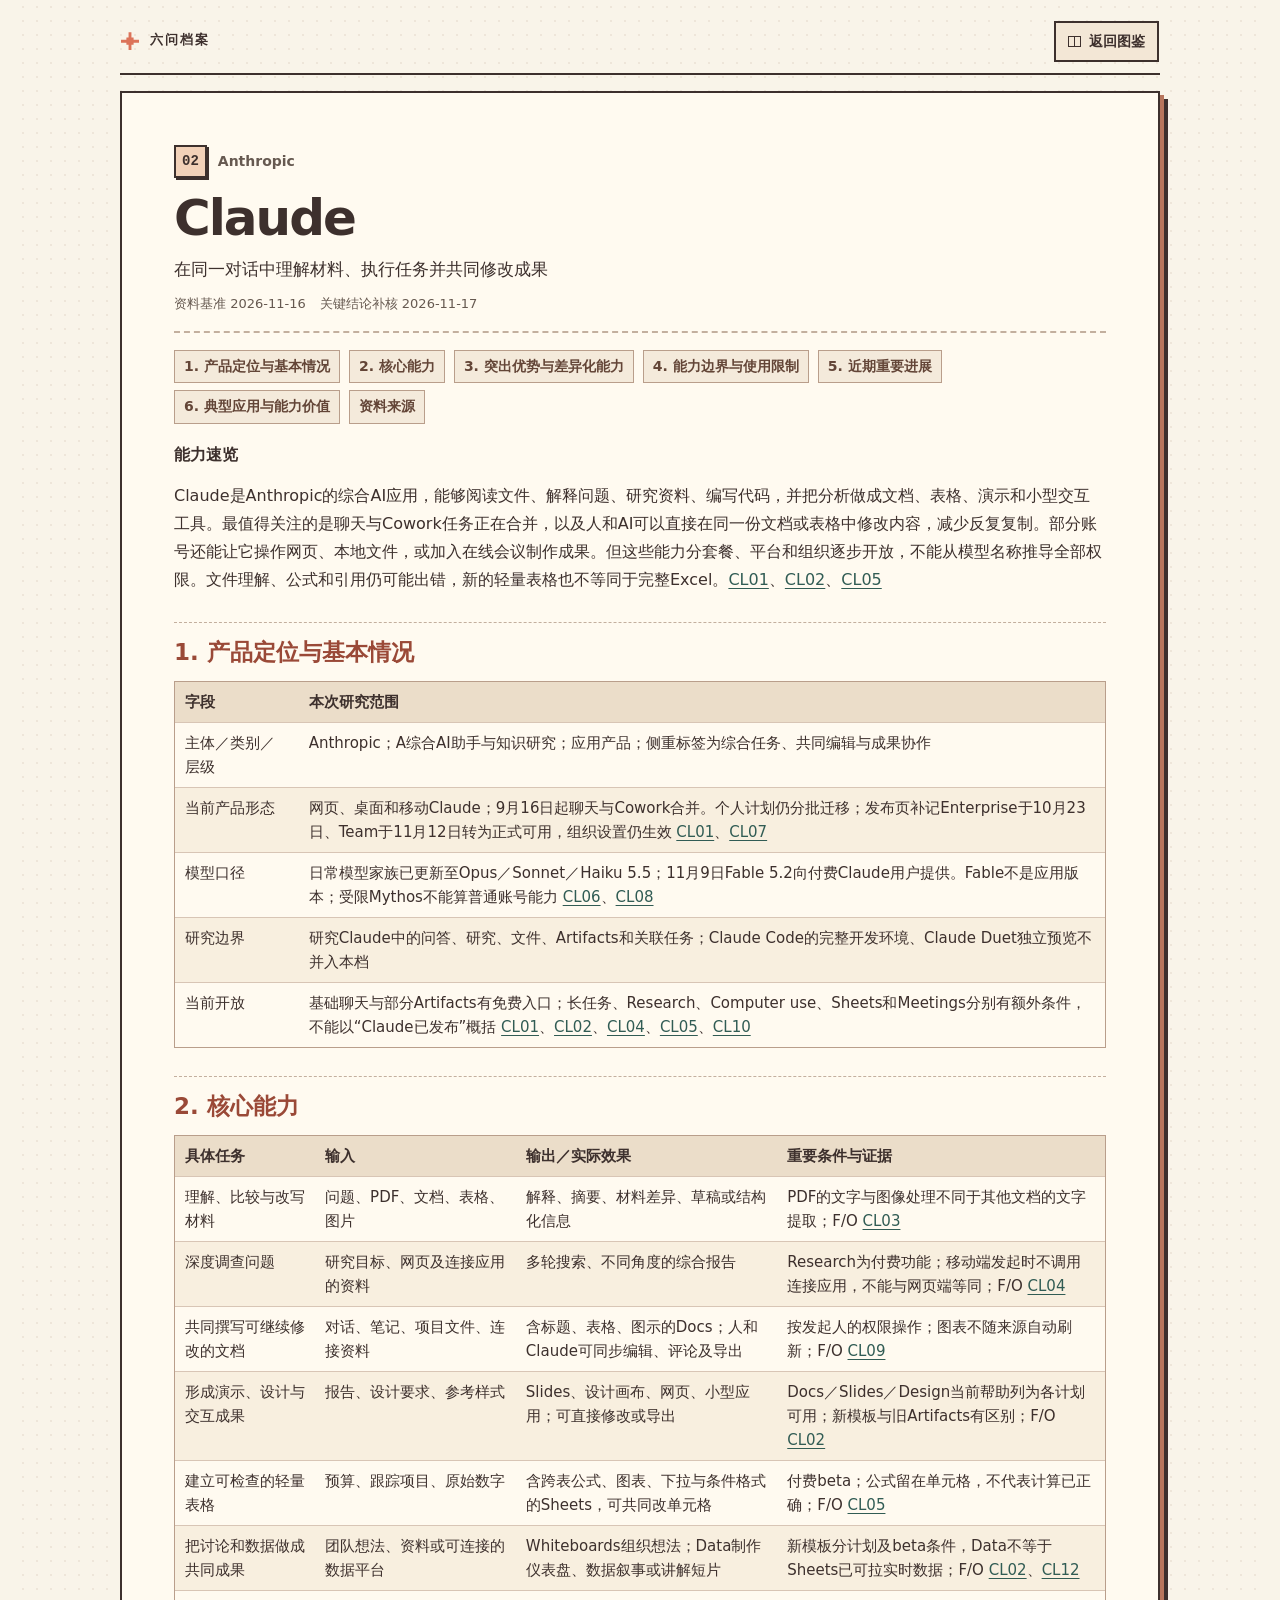
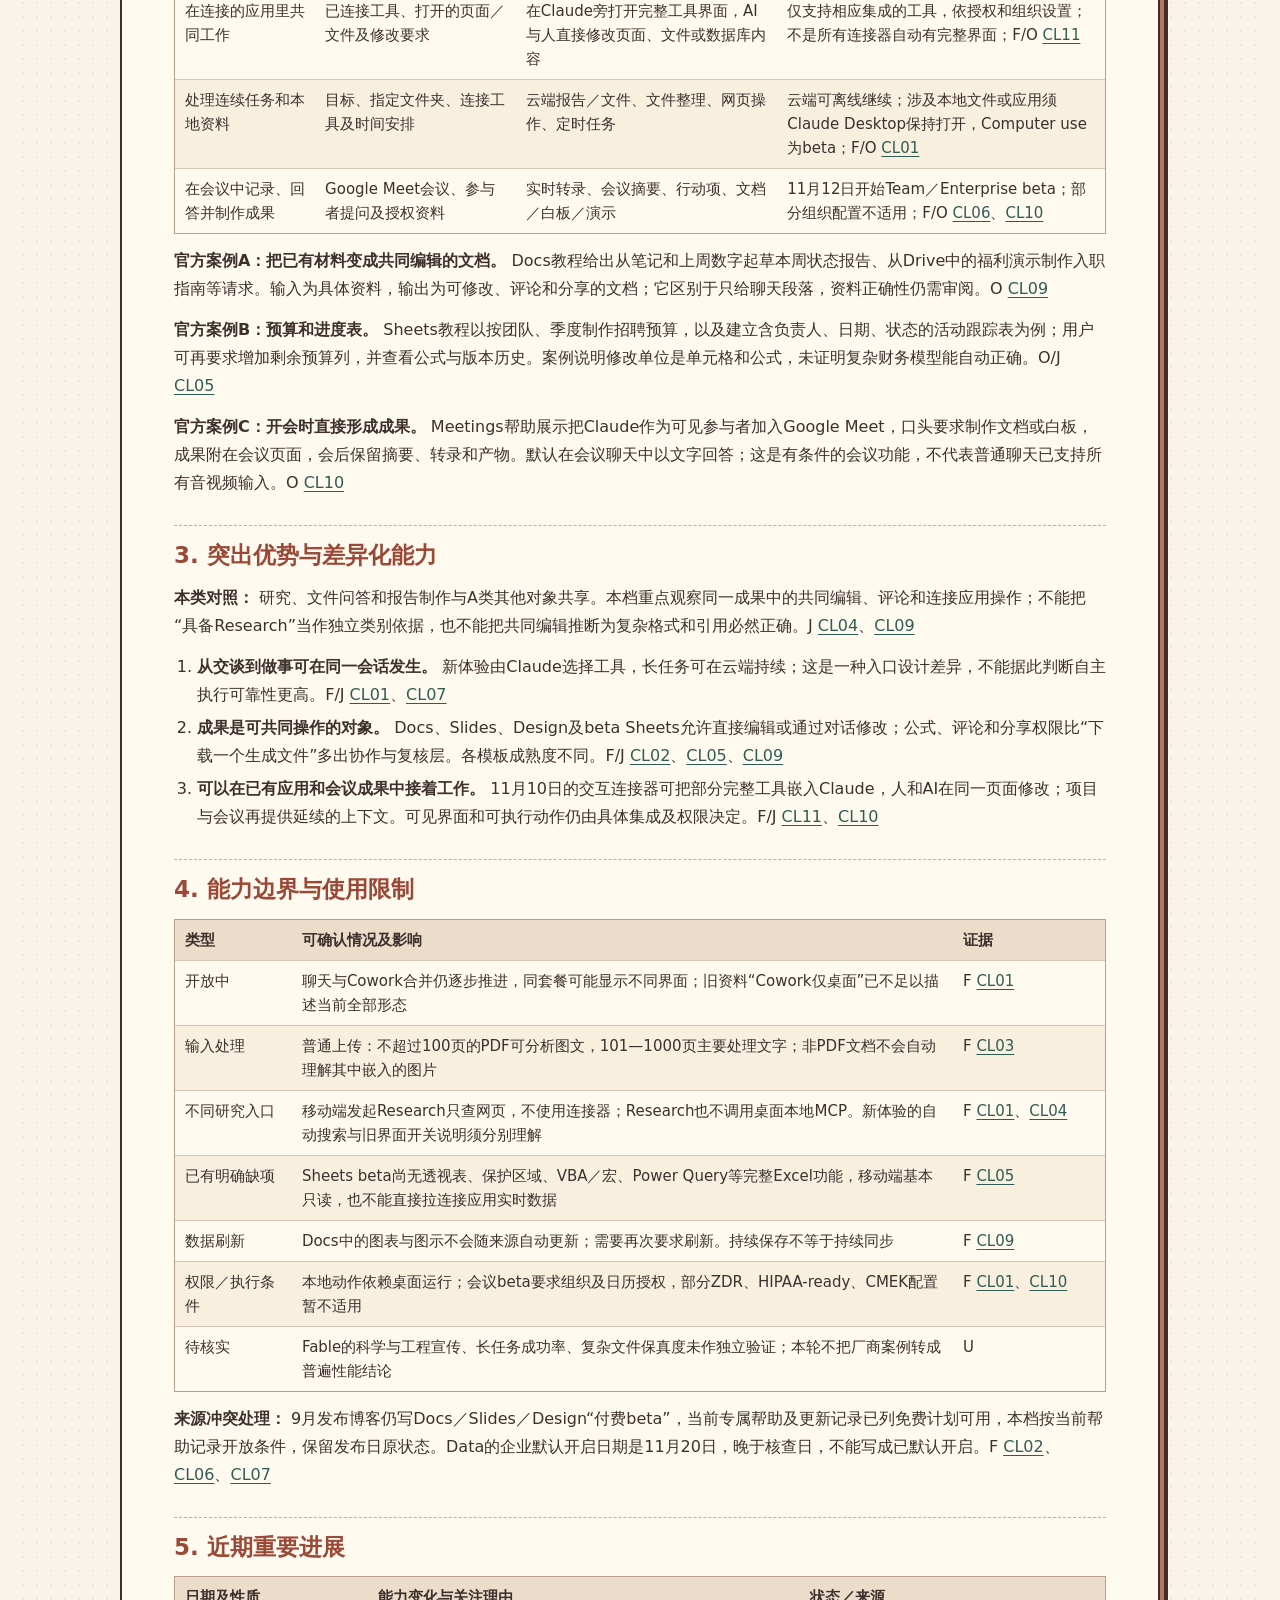
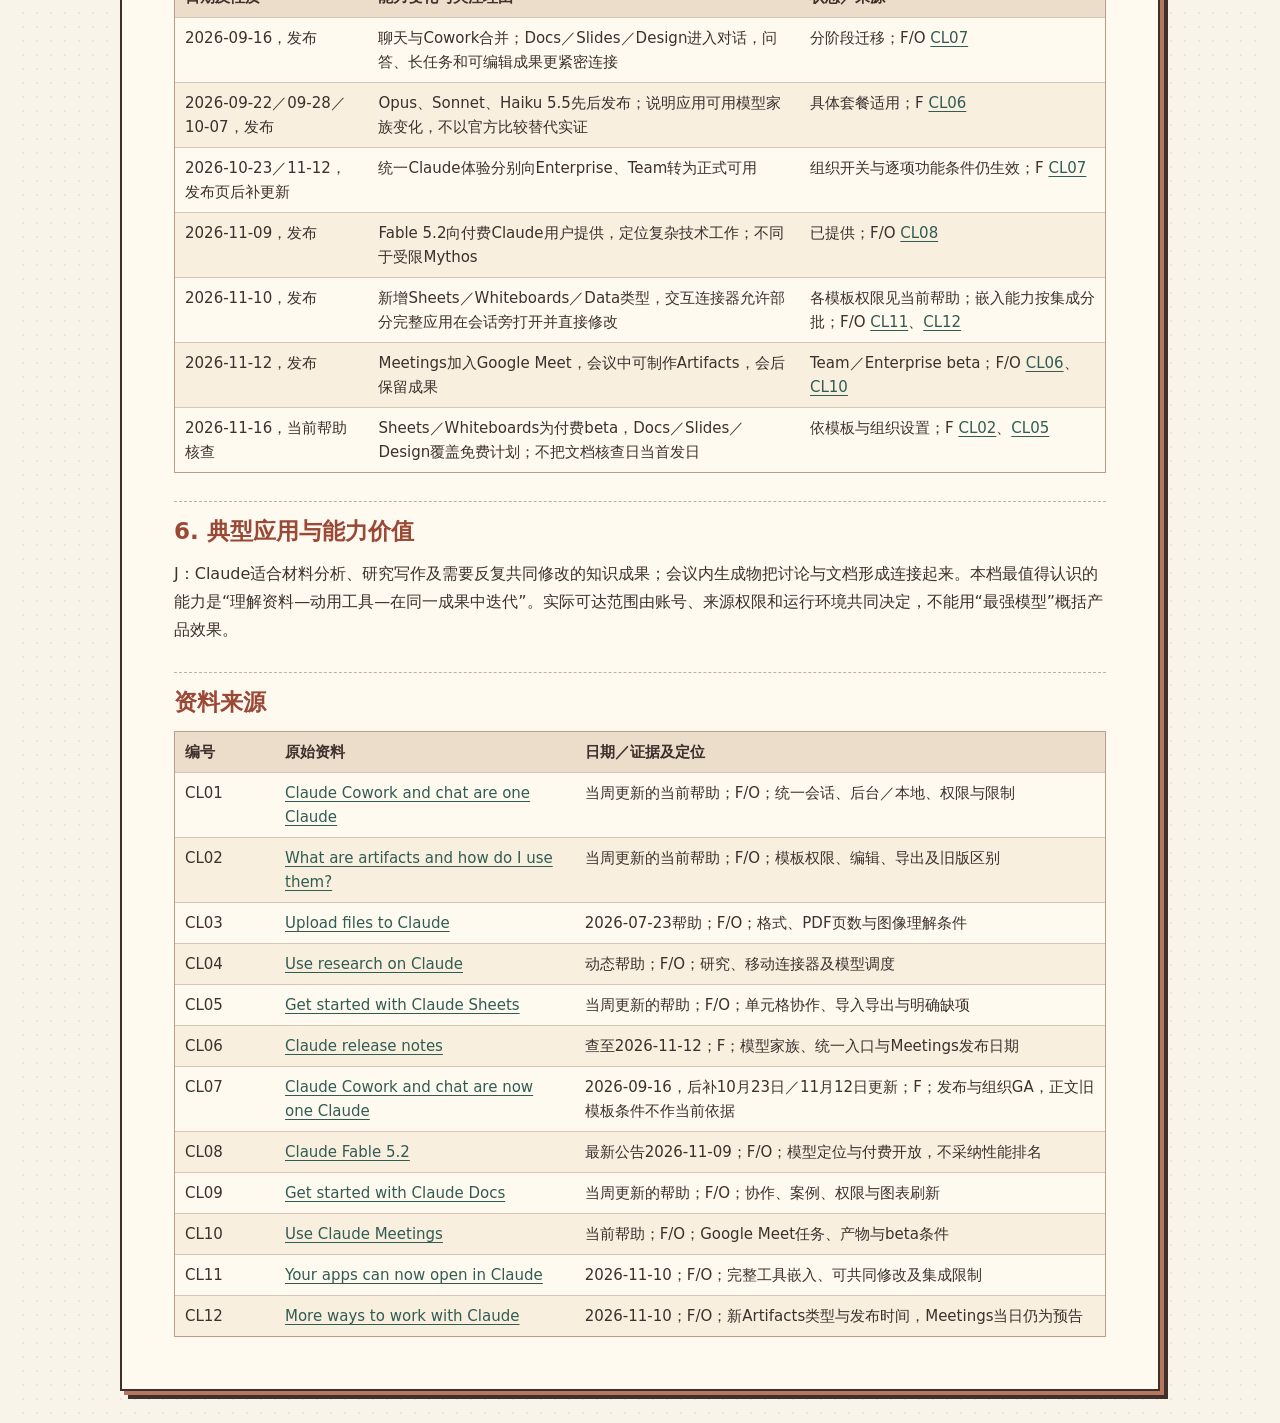
==== dossiers/obj-02.html @ 56a947e5 "Add all 14 atlas dossiers" ====
<!doctype html>
<html lang="zh-CN">
<head>
  <meta charset="utf-8">
  <meta name="viewport" content="width=device-width, initial-scale=1">
  <title>Claude｜六问档案</title>
  <link rel="stylesheet" href="../styles.css">
</head>
<body>
  <main class="dossier-stage">
    <header class="masthead">
      <span class="masthead-brand"><span class="pixel-star" aria-hidden="true"></span>六问档案</span>
      <a class="paper-button return-button" href="../index.html#A/02">返回图鉴</a>
    </header>
    <article class="dossier-sheet" id="obj-02">
      <header class="dossier-header">
        <div class="dossier-meta">
          <span class="id-stamp mono">02</span>
          <span class="company">Anthropic</span>
          
        </div>
        <h1>Claude</h1>
        <p class="dossier-topic">在同一对话中理解材料、执行任务并共同修改成果</p>
        <p class="research-dates muted">
          <span>资料基准 2026-11-16</span>
          <span>关键结论补核 2026-11-17</span>
        </p>
      </header>
      <nav class="dossier-contents" aria-label="档案目录">
        <a href="#question-1">1. 产品定位与基本情况</a>
<a href="#question-2">2. 核心能力</a>
<a href="#question-3">3. 突出优势与差异化能力</a>
<a href="#question-4">4. 能力边界与使用限制</a>
<a href="#question-5">5. 近期重要进展</a>
<a href="#question-6">6. 典型应用与能力价值</a>
        <a href="#sources">资料来源</a>
      </nav>
      <div class="dossier-prose">
        <p><strong>能力速览</strong></p>
<p>Claude是Anthropic的综合AI应用，能够阅读文件、解释问题、研究资料、编写代码，并把分析做成文档、表格、演示和小型交互工具。最值得关注的是聊天与Cowork任务正在合并，以及人和AI可以直接在同一份文档或表格中修改内容，减少反复复制。部分账号还能让它操作网页、本地文件，或加入在线会议制作成果。但这些能力分套餐、平台和组织逐步开放，不能从模型名称推导全部权限。文件理解、公式和引用仍可能出错，新的轻量表格也不等同于完整Excel。<a target="_blank" rel="noopener noreferrer" href="https://support.claude.com/en/articles/16761823-claude-cowork-and-chat-are-one-claude">CL01</a>、<a target="_blank" rel="noopener noreferrer" href="https://support.claude.com/en/articles/17153992-what-are-artifacts-and-how-do-i-use-them">CL02</a>、<a target="_blank" rel="noopener noreferrer" href="https://support.claude.com/en/articles/18324300-get-started-with-claude-sheets">CL05</a></p>
<h2 id="question-1">1. 产品定位与基本情况</h2>
<div class="dossier-table" role="region" aria-label="资料表" tabindex="0"><table>
<thead>
<tr>
<th>字段</th>
<th>本次研究范围</th>
</tr>
</thead>
<tbody>
<tr>
<td>主体／类别／层级</td>
<td>Anthropic；A综合AI助手与知识研究；应用产品；侧重标签为综合任务、共同编辑与成果协作</td>
</tr>
<tr>
<td>当前产品形态</td>
<td>网页、桌面和移动Claude；9月16日起聊天与Cowork合并。个人计划仍分批迁移；发布页补记Enterprise于10月23日、Team于11月12日转为正式可用，组织设置仍生效 <a target="_blank" rel="noopener noreferrer" href="https://support.claude.com/en/articles/16761823-claude-cowork-and-chat-are-one-claude">CL01</a>、<a target="_blank" rel="noopener noreferrer" href="https://claude.com/resources/articles/cowork-is-now-claude">CL07</a></td>
</tr>
<tr>
<td>模型口径</td>
<td>日常模型家族已更新至Opus／Sonnet／Haiku 5.5；11月9日Fable 5.2向付费Claude用户提供。Fable不是应用版本；受限Mythos不能算普通账号能力 <a target="_blank" rel="noopener noreferrer" href="https://support.claude.com/en/articles/12138966-release-notes">CL06</a>、<a target="_blank" rel="noopener noreferrer" href="https://www.anthropic.com/claude/fable">CL08</a></td>
</tr>
<tr>
<td>研究边界</td>
<td>研究Claude中的问答、研究、文件、Artifacts和关联任务；Claude Code的完整开发环境、Claude Duet独立预览不并入本档</td>
</tr>
<tr>
<td>当前开放</td>
<td>基础聊天与部分Artifacts有免费入口；长任务、Research、Computer use、Sheets和Meetings分别有额外条件，不能以“Claude已发布”概括 <a target="_blank" rel="noopener noreferrer" href="https://support.claude.com/en/articles/16761823-claude-cowork-and-chat-are-one-claude">CL01</a>、<a target="_blank" rel="noopener noreferrer" href="https://support.claude.com/en/articles/17153992-what-are-artifacts-and-how-do-i-use-them">CL02</a>、<a target="_blank" rel="noopener noreferrer" href="https://support.claude.com/en/articles/11088861-use-research-on-claude">CL04</a>、<a target="_blank" rel="noopener noreferrer" href="https://support.claude.com/en/articles/18324300-get-started-with-claude-sheets">CL05</a>、<a target="_blank" rel="noopener noreferrer" href="https://support.claude.com/en/articles/18325154-use-claude-meetings">CL10</a></td>
</tr>
</tbody>
</table></div>
<h2 id="question-2">2. 核心能力</h2>
<div class="dossier-table" role="region" aria-label="资料表" tabindex="0"><table>
<thead>
<tr>
<th>具体任务</th>
<th>输入</th>
<th>输出／实际效果</th>
<th>重要条件与证据</th>
</tr>
</thead>
<tbody>
<tr>
<td>理解、比较与改写材料</td>
<td>问题、PDF、文档、表格、图片</td>
<td>解释、摘要、材料差异、草稿或结构化信息</td>
<td>PDF的文字与图像处理不同于其他文档的文字提取；F/O <a target="_blank" rel="noopener noreferrer" href="https://support.claude.com/en/articles/8241126-upload-files-to-claude">CL03</a></td>
</tr>
<tr>
<td>深度调查问题</td>
<td>研究目标、网页及连接应用的资料</td>
<td>多轮搜索、不同角度的综合报告</td>
<td>Research为付费功能；移动端发起时不调用连接应用，不能与网页端等同；F/O <a target="_blank" rel="noopener noreferrer" href="https://support.claude.com/en/articles/11088861-use-research-on-claude">CL04</a></td>
</tr>
<tr>
<td>共同撰写可继续修改的文档</td>
<td>对话、笔记、项目文件、连接资料</td>
<td>含标题、表格、图示的Docs；人和Claude可同步编辑、评论及导出</td>
<td>按发起人的权限操作；图表不随来源自动刷新；F/O <a target="_blank" rel="noopener noreferrer" href="https://support.claude.com/en/articles/16923645-get-started-with-claude-docs">CL09</a></td>
</tr>
<tr>
<td>形成演示、设计与交互成果</td>
<td>报告、设计要求、参考样式</td>
<td>Slides、设计画布、网页、小型应用；可直接修改或导出</td>
<td>Docs／Slides／Design当前帮助列为各计划可用；新模板与旧Artifacts有区别；F/O <a target="_blank" rel="noopener noreferrer" href="https://support.claude.com/en/articles/17153992-what-are-artifacts-and-how-do-i-use-them">CL02</a></td>
</tr>
<tr>
<td>建立可检查的轻量表格</td>
<td>预算、跟踪项目、原始数字</td>
<td>含跨表公式、图表、下拉与条件格式的Sheets，可共同改单元格</td>
<td>付费beta；公式留在单元格，不代表计算已正确；F/O <a target="_blank" rel="noopener noreferrer" href="https://support.claude.com/en/articles/18324300-get-started-with-claude-sheets">CL05</a></td>
</tr>
<tr>
<td>把讨论和数据做成共同成果</td>
<td>团队想法、资料或可连接的数据平台</td>
<td>Whiteboards组织想法；Data制作仪表盘、数据叙事或讲解短片</td>
<td>新模板分计划及beta条件，Data不等于Sheets已可拉实时数据；F/O <a target="_blank" rel="noopener noreferrer" href="https://support.claude.com/en/articles/17153992-what-are-artifacts-and-how-do-i-use-them">CL02</a>、<a target="_blank" rel="noopener noreferrer" href="https://claude.com/resources/articles/more-ways-to-work-with-claude-sheets-whiteboards-and-interactive-connectors">CL12</a></td>
</tr>
<tr>
<td>在连接的应用里共同工作</td>
<td>已连接工具、打开的页面／文件及修改要求</td>
<td>在Claude旁打开完整工具界面，AI与人直接修改页面、文件或数据库内容</td>
<td>仅支持相应集成的工具，依授权和组织设置；不是所有连接器自动有完整界面；F/O <a target="_blank" rel="noopener noreferrer" href="https://claude.com/resources/articles/interactive-connectors-full-tool">CL11</a></td>
</tr>
<tr>
<td>处理连续任务和本地资料</td>
<td>目标、指定文件夹、连接工具及时间安排</td>
<td>云端报告／文件、文件整理、网页操作、定时任务</td>
<td>云端可离线继续；涉及本地文件或应用须Claude Desktop保持打开，Computer use为beta；F/O <a target="_blank" rel="noopener noreferrer" href="https://support.claude.com/en/articles/16761823-claude-cowork-and-chat-are-one-claude">CL01</a></td>
</tr>
<tr>
<td>在会议中记录、回答并制作成果</td>
<td>Google Meet会议、参与者提问及授权资料</td>
<td>实时转录、会议摘要、行动项、文档／白板／演示</td>
<td>11月12日开始Team／Enterprise beta；部分组织配置不适用；F/O <a target="_blank" rel="noopener noreferrer" href="https://support.claude.com/en/articles/12138966-release-notes">CL06</a>、<a target="_blank" rel="noopener noreferrer" href="https://support.claude.com/en/articles/18325154-use-claude-meetings">CL10</a></td>
</tr>
</tbody>
</table></div>
<p><strong>官方案例A：把已有材料变成共同编辑的文档。</strong> Docs教程给出从笔记和上周数字起草本周状态报告、从Drive中的福利演示制作入职指南等请求。输入为具体资料，输出为可修改、评论和分享的文档；它区别于只给聊天段落，资料正确性仍需审阅。O <a target="_blank" rel="noopener noreferrer" href="https://support.claude.com/en/articles/16923645-get-started-with-claude-docs">CL09</a></p>
<p><strong>官方案例B：预算和进度表。</strong> Sheets教程以按团队、季度制作招聘预算，以及建立含负责人、日期、状态的活动跟踪表为例；用户可再要求增加剩余预算列，并查看公式与版本历史。案例说明修改单位是单元格和公式，未证明复杂财务模型能自动正确。O/J <a target="_blank" rel="noopener noreferrer" href="https://support.claude.com/en/articles/18324300-get-started-with-claude-sheets">CL05</a></p>
<p><strong>官方案例C：开会时直接形成成果。</strong> Meetings帮助展示把Claude作为可见参与者加入Google Meet，口头要求制作文档或白板，成果附在会议页面，会后保留摘要、转录和产物。默认在会议聊天中以文字回答；这是有条件的会议功能，不代表普通聊天已支持所有音视频输入。O <a target="_blank" rel="noopener noreferrer" href="https://support.claude.com/en/articles/18325154-use-claude-meetings">CL10</a></p>
<h2 id="question-3">3. 突出优势与差异化能力</h2>
<p><strong>本类对照：</strong> 研究、文件问答和报告制作与A类其他对象共享。本档重点观察同一成果中的共同编辑、评论和连接应用操作；不能把“具备Research”当作独立类别依据，也不能把共同编辑推断为复杂格式和引用必然正确。J <a target="_blank" rel="noopener noreferrer" href="https://support.claude.com/en/articles/11088861-use-research-on-claude">CL04</a>、<a target="_blank" rel="noopener noreferrer" href="https://support.claude.com/en/articles/16923645-get-started-with-claude-docs">CL09</a></p>
<ol>
<li><strong>从交谈到做事可在同一会话发生。</strong> 新体验由Claude选择工具，长任务可在云端持续；这是一种入口设计差异，不能据此判断自主执行可靠性更高。F/J <a target="_blank" rel="noopener noreferrer" href="https://support.claude.com/en/articles/16761823-claude-cowork-and-chat-are-one-claude">CL01</a>、<a target="_blank" rel="noopener noreferrer" href="https://claude.com/resources/articles/cowork-is-now-claude">CL07</a></li>
<li><strong>成果是可共同操作的对象。</strong> Docs、Slides、Design及beta Sheets允许直接编辑或通过对话修改；公式、评论和分享权限比“下载一个生成文件”多出协作与复核层。各模板成熟度不同。F/J <a target="_blank" rel="noopener noreferrer" href="https://support.claude.com/en/articles/17153992-what-are-artifacts-and-how-do-i-use-them">CL02</a>、<a target="_blank" rel="noopener noreferrer" href="https://support.claude.com/en/articles/18324300-get-started-with-claude-sheets">CL05</a>、<a target="_blank" rel="noopener noreferrer" href="https://support.claude.com/en/articles/16923645-get-started-with-claude-docs">CL09</a></li>
<li><strong>可以在已有应用和会议成果中接着工作。</strong> 11月10日的交互连接器可把部分完整工具嵌入Claude，人和AI在同一页面修改；项目与会议再提供延续的上下文。可见界面和可执行动作仍由具体集成及权限决定。F/J <a target="_blank" rel="noopener noreferrer" href="https://claude.com/resources/articles/interactive-connectors-full-tool">CL11</a>、<a target="_blank" rel="noopener noreferrer" href="https://support.claude.com/en/articles/18325154-use-claude-meetings">CL10</a></li>
</ol>
<h2 id="question-4">4. 能力边界与使用限制</h2>
<div class="dossier-table" role="region" aria-label="资料表" tabindex="0"><table>
<thead>
<tr>
<th>类型</th>
<th>可确认情况及影响</th>
<th>证据</th>
</tr>
</thead>
<tbody>
<tr>
<td>开放中</td>
<td>聊天与Cowork合并仍逐步推进，同套餐可能显示不同界面；旧资料“Cowork仅桌面”已不足以描述当前全部形态</td>
<td>F <a target="_blank" rel="noopener noreferrer" href="https://support.claude.com/en/articles/16761823-claude-cowork-and-chat-are-one-claude">CL01</a></td>
</tr>
<tr>
<td>输入处理</td>
<td>普通上传：不超过100页的PDF可分析图文，101—1000页主要处理文字；非PDF文档不会自动理解其中嵌入的图片</td>
<td>F <a target="_blank" rel="noopener noreferrer" href="https://support.claude.com/en/articles/8241126-upload-files-to-claude">CL03</a></td>
</tr>
<tr>
<td>不同研究入口</td>
<td>移动端发起Research只查网页，不使用连接器；Research也不调用桌面本地MCP。新体验的自动搜索与旧界面开关说明须分别理解</td>
<td>F <a target="_blank" rel="noopener noreferrer" href="https://support.claude.com/en/articles/16761823-claude-cowork-and-chat-are-one-claude">CL01</a>、<a target="_blank" rel="noopener noreferrer" href="https://support.claude.com/en/articles/11088861-use-research-on-claude">CL04</a></td>
</tr>
<tr>
<td>已有明确缺项</td>
<td>Sheets beta尚无透视表、保护区域、VBA／宏、Power Query等完整Excel功能，移动端基本只读，也不能直接拉连接应用实时数据</td>
<td>F <a target="_blank" rel="noopener noreferrer" href="https://support.claude.com/en/articles/18324300-get-started-with-claude-sheets">CL05</a></td>
</tr>
<tr>
<td>数据刷新</td>
<td>Docs中的图表与图示不会随来源自动更新；需要再次要求刷新。持续保存不等于持续同步</td>
<td>F <a target="_blank" rel="noopener noreferrer" href="https://support.claude.com/en/articles/16923645-get-started-with-claude-docs">CL09</a></td>
</tr>
<tr>
<td>权限／执行条件</td>
<td>本地动作依赖桌面运行；会议beta要求组织及日历授权，部分ZDR、HIPAA-ready、CMEK配置暂不适用</td>
<td>F <a target="_blank" rel="noopener noreferrer" href="https://support.claude.com/en/articles/16761823-claude-cowork-and-chat-are-one-claude">CL01</a>、<a target="_blank" rel="noopener noreferrer" href="https://support.claude.com/en/articles/18325154-use-claude-meetings">CL10</a></td>
</tr>
<tr>
<td>待核实</td>
<td>Fable的科学与工程宣传、长任务成功率、复杂文件保真度未作独立验证；本轮不把厂商案例转成普遍性能结论</td>
<td>U</td>
</tr>
</tbody>
</table></div>
<p><strong>来源冲突处理：</strong> 9月发布博客仍写Docs／Slides／Design“付费beta”，当前专属帮助及更新记录已列免费计划可用，本档按当前帮助记录开放条件，保留发布日原状态。Data的企业默认开启日期是11月20日，晚于核查日，不能写成已默认开启。F <a target="_blank" rel="noopener noreferrer" href="https://support.claude.com/en/articles/17153992-what-are-artifacts-and-how-do-i-use-them">CL02</a>、<a target="_blank" rel="noopener noreferrer" href="https://support.claude.com/en/articles/12138966-release-notes">CL06</a>、<a target="_blank" rel="noopener noreferrer" href="https://claude.com/resources/articles/cowork-is-now-claude">CL07</a></p>
<h2 id="question-5">5. 近期重要进展</h2>
<div class="dossier-table" role="region" aria-label="资料表" tabindex="0"><table>
<thead>
<tr>
<th>日期及性质</th>
<th>能力变化与关注理由</th>
<th>状态／来源</th>
</tr>
</thead>
<tbody>
<tr>
<td>2026-09-16，发布</td>
<td>聊天与Cowork合并；Docs／Slides／Design进入对话，问答、长任务和可编辑成果更紧密连接</td>
<td>分阶段迁移；F/O <a target="_blank" rel="noopener noreferrer" href="https://claude.com/resources/articles/cowork-is-now-claude">CL07</a></td>
</tr>
<tr>
<td>2026-09-22／09-28／10-07，发布</td>
<td>Opus、Sonnet、Haiku 5.5先后发布；说明应用可用模型家族变化，不以官方比较替代实证</td>
<td>具体套餐适用；F <a target="_blank" rel="noopener noreferrer" href="https://support.claude.com/en/articles/12138966-release-notes">CL06</a></td>
</tr>
<tr>
<td>2026-10-23／11-12，发布页后补更新</td>
<td>统一Claude体验分别向Enterprise、Team转为正式可用</td>
<td>组织开关与逐项功能条件仍生效；F <a target="_blank" rel="noopener noreferrer" href="https://claude.com/resources/articles/cowork-is-now-claude">CL07</a></td>
</tr>
<tr>
<td>2026-11-09，发布</td>
<td>Fable 5.2向付费Claude用户提供，定位复杂技术工作；不同于受限Mythos</td>
<td>已提供；F/O <a target="_blank" rel="noopener noreferrer" href="https://www.anthropic.com/claude/fable">CL08</a></td>
</tr>
<tr>
<td>2026-11-10，发布</td>
<td>新增Sheets／Whiteboards／Data类型，交互连接器允许部分完整应用在会话旁打开并直接修改</td>
<td>各模板权限见当前帮助；嵌入能力按集成分批；F/O <a target="_blank" rel="noopener noreferrer" href="https://claude.com/resources/articles/interactive-connectors-full-tool">CL11</a>、<a target="_blank" rel="noopener noreferrer" href="https://claude.com/resources/articles/more-ways-to-work-with-claude-sheets-whiteboards-and-interactive-connectors">CL12</a></td>
</tr>
<tr>
<td>2026-11-12，发布</td>
<td>Meetings加入Google Meet，会议中可制作Artifacts，会后保留成果</td>
<td>Team／Enterprise beta；F/O <a target="_blank" rel="noopener noreferrer" href="https://support.claude.com/en/articles/12138966-release-notes">CL06</a>、<a target="_blank" rel="noopener noreferrer" href="https://support.claude.com/en/articles/18325154-use-claude-meetings">CL10</a></td>
</tr>
<tr>
<td>2026-11-16，当前帮助核查</td>
<td>Sheets／Whiteboards为付费beta，Docs／Slides／Design覆盖免费计划；不把文档核查日当首发日</td>
<td>依模板与组织设置；F <a target="_blank" rel="noopener noreferrer" href="https://support.claude.com/en/articles/17153992-what-are-artifacts-and-how-do-i-use-them">CL02</a>、<a target="_blank" rel="noopener noreferrer" href="https://support.claude.com/en/articles/18324300-get-started-with-claude-sheets">CL05</a></td>
</tr>
</tbody>
</table></div>
<h2 id="question-6">6. 典型应用与能力价值</h2>
<p>J：Claude适合材料分析、研究写作及需要反复共同修改的知识成果；会议内生成物把讨论与文档形成连接起来。本档最值得认识的能力是“理解资料—动用工具—在同一成果中迭代”。实际可达范围由账号、来源权限和运行环境共同决定，不能用“最强模型”概括产品效果。</p>
<h2 id="sources">资料来源</h2>
<div class="dossier-table" role="region" aria-label="资料表" tabindex="0"><table>
<thead>
<tr>
<th>编号</th>
<th>原始资料</th>
<th>日期／证据及定位</th>
</tr>
</thead>
<tbody>
<tr>
<td>CL01</td>
<td><a target="_blank" rel="noopener noreferrer" href="https://support.claude.com/en/articles/16761823-claude-cowork-and-chat-are-one-claude">Claude Cowork and chat are one Claude</a></td>
<td>当周更新的当前帮助；F/O；统一会话、后台／本地、权限与限制</td>
</tr>
<tr>
<td>CL02</td>
<td><a target="_blank" rel="noopener noreferrer" href="https://support.claude.com/en/articles/17153992-what-are-artifacts-and-how-do-i-use-them">What are artifacts and how do I use them?</a></td>
<td>当周更新的当前帮助；F/O；模板权限、编辑、导出及旧版区别</td>
</tr>
<tr>
<td>CL03</td>
<td><a target="_blank" rel="noopener noreferrer" href="https://support.claude.com/en/articles/8241126-upload-files-to-claude">Upload files to Claude</a></td>
<td>2026-07-23帮助；F/O；格式、PDF页数与图像理解条件</td>
</tr>
<tr>
<td>CL04</td>
<td><a target="_blank" rel="noopener noreferrer" href="https://support.claude.com/en/articles/11088861-use-research-on-claude">Use research on Claude</a></td>
<td>动态帮助；F/O；研究、移动连接器及模型调度</td>
</tr>
<tr>
<td>CL05</td>
<td><a target="_blank" rel="noopener noreferrer" href="https://support.claude.com/en/articles/18324300-get-started-with-claude-sheets">Get started with Claude Sheets</a></td>
<td>当周更新的帮助；F/O；单元格协作、导入导出与明确缺项</td>
</tr>
<tr>
<td>CL06</td>
<td><a target="_blank" rel="noopener noreferrer" href="https://support.claude.com/en/articles/12138966-release-notes">Claude release notes</a></td>
<td>查至2026-11-12；F；模型家族、统一入口与Meetings发布日期</td>
</tr>
<tr>
<td>CL07</td>
<td><a target="_blank" rel="noopener noreferrer" href="https://claude.com/resources/articles/cowork-is-now-claude">Claude Cowork and chat are now one Claude</a></td>
<td>2026-09-16，后补10月23日／11月12日更新；F；发布与组织GA，正文旧模板条件不作当前依据</td>
</tr>
<tr>
<td>CL08</td>
<td><a target="_blank" rel="noopener noreferrer" href="https://www.anthropic.com/claude/fable">Claude Fable 5.2</a></td>
<td>最新公告2026-11-09；F/O；模型定位与付费开放，不采纳性能排名</td>
</tr>
<tr>
<td>CL09</td>
<td><a target="_blank" rel="noopener noreferrer" href="https://support.claude.com/en/articles/16923645-get-started-with-claude-docs">Get started with Claude Docs</a></td>
<td>当周更新的帮助；F/O；协作、案例、权限与图表刷新</td>
</tr>
<tr>
<td>CL10</td>
<td><a target="_blank" rel="noopener noreferrer" href="https://support.claude.com/en/articles/18325154-use-claude-meetings">Use Claude Meetings</a></td>
<td>当前帮助；F/O；Google Meet任务、产物与beta条件</td>
</tr>
<tr>
<td>CL11</td>
<td><a target="_blank" rel="noopener noreferrer" href="https://claude.com/resources/articles/interactive-connectors-full-tool">Your apps can now open in Claude</a></td>
<td>2026-11-10；F/O；完整工具嵌入、可共同修改及集成限制</td>
</tr>
<tr>
<td>CL12</td>
<td><a target="_blank" rel="noopener noreferrer" href="https://claude.com/resources/articles/more-ways-to-work-with-claude-sheets-whiteboards-and-interactive-connectors">More ways to work with Claude</a></td>
<td>2026-11-10；F/O；新Artifacts类型与发布时间，Meetings当日仍为预告</td>
</tr>
</tbody>
</table></div>

      </div>
    </article>
  </main>
</body>
</html>
---- styles.css ----
:root {
  color-scheme: light;
  --background: #f9f4e9;
  --paper: #fffaf0;
  --ink: #3d302d;
  --muted: #665950;
  --accent: #dc7359;
  --accent-ink: #9a4937;
  --teal: #6caaa1;
  --rule: #c3af9e;
  --edge: #66534b;
  --mono: "Cascadia Mono", "Consolas", ui-monospace, monospace;
  --page-padding: clamp(21px, 2.25vw, 33px);
  font-family: "PingFang SC", "Microsoft YaHei UI", "Microsoft YaHei", "Noto Sans CJK SC", system-ui, sans-serif;
  color: var(--ink);
}

* { box-sizing: border-box; }
html { scrollbar-gutter: stable both-edges; }
body {
  margin: 0;
  background-color: var(--background);
  background-image: radial-gradient(#a38a6f30 .65px, transparent .85px);
  background-size: 14px 14px;
}

h1, h2, h3, h4, p, ul, ol, dl, dd { margin: 0; }
button, a { font: inherit; color: inherit; }
button { cursor: pointer; }
button:disabled { cursor: default; }
button:focus-visible, a:focus-visible, summary:focus-visible {
  outline: 3px solid #226b64;
  outline-offset: 4px;
}
[data-focus]:focus { outline: none; }
.mono { font-family: var(--mono); font-variant-numeric: tabular-nums; }
.muted { color: var(--muted); }

.stage {
  width: min(1258px, calc(100% - clamp(36px, 7.6vw, 124px)));
  margin: 0 auto;
  padding: clamp(16px, 2.3vh, 24px) 0 21px;
}

.masthead {
  display: flex;
  align-items: center;
  justify-content: space-between;
  gap: 12px;
  padding: 0 1px 11px;
  border-bottom: 2px solid var(--ink);
  margin-bottom: 16px;
}
.masthead-brand {
  display: inline-flex;
  align-items: center;
  gap: 11px;
  font: 800 .81rem/1.4 var(--mono);
  letter-spacing: .145em;
}
.pixel-star {
  display: inline-block;
  width: 18px;
  height: 18px;
  background: var(--accent);
  clip-path: polygon(42% 0, 58% 0, 58% 30%, 70% 30%, 70% 42%, 100% 42%, 100% 58%, 70% 58%,
    70% 70%, 58% 70%, 58% 100%, 42% 100%, 42% 70%, 30% 70%, 30% 58%, 0 58%, 0 42%, 30% 42%, 30% 30%, 42% 30%);
}
.edition-label { font-size: .8125rem; font-weight: 700; color: var(--muted); text-align: right; }
.edition {
  margin: 23px 0 0;
  padding: 11px 0 0;
  border-top: 1px dashed #b8a391;
  font-size: .8125rem;
  color: var(--muted);
  line-height: 1.55;
  text-align: center;
}
.no-script { padding: 32px; background: var(--paper); }

.book {
  padding: 7px;
  border: 3px solid var(--ink);
  background: #b8765d;
  box-shadow: 4px 4px #8f584b, 8px 8px var(--ink), 12px 13px #dfcfb8;
}
.spread {
  position: relative;
  display: grid;
  grid-template-columns: repeat(2, minmax(0, 1fr));
  min-height: 590px;
  perspective: 2700px;
}
.spread::before, .spread::after {
  content: "";
  position: absolute;
  pointer-events: none;
  top: 0;
  bottom: 0;
  left: 50%;
}
.spread::before {
  z-index: 2;
  width: 30px;
  transform: translateX(-50%);
  background: linear-gradient(90deg, transparent, #785e4045 47%, #6e514f4a 50%, #fff5d2a1 58%, transparent);
}
.spread::after {
  z-index: 1;
  width: 2px;
  transform: translateX(-50%);
  background: repeating-linear-gradient(180deg, #745b4c 0 8px, #d4b6a1 8px 14px);
}
.page {
  --paper-tone: linear-gradient(90deg, #e3cfac4f, transparent 11%, transparent 91%, #b9916440);
  position: relative;
  min-width: 0;
  padding: 25px var(--page-padding) 45px;
  border: 2px solid var(--edge);
  background-color: var(--paper);
  background-image: var(--paper-tone), radial-gradient(#b5967a35 .55px, transparent .8px);
  background-size: auto, 13px 13px;
}
.page-left { border-right: 0; }
.page-right {
  --paper-tone: linear-gradient(90deg, #b9916440, transparent 11%, transparent 93%, #e6d1b43d);
  border-left: 0;
}
.folio {
  position: absolute;
  left: var(--page-padding);
  bottom: 13px;
  color: #775f52;
  font: 700 .75rem/1.3 var(--mono);
  letter-spacing: .065em;
}
.page-right .folio { left: auto; right: var(--page-padding); }

.map-head { min-height: 123px; display: grid; align-content: center; padding-bottom: 21px; }
.map-title {
  font-size: clamp(2.25rem, 4vw, 3.5rem);
  font-weight: 850;
  letter-spacing: -.045em;
  line-height: 1.14;
}
.map-title em { color: #b65740; font-style: normal; }
.map-subtitle {
  margin-top: 12px;
  font-size: clamp(1rem, 1.3vw, 1.125rem);
  font-weight: 680;
  letter-spacing: .025em;
}
.map-guide {
  display: flex;
  justify-content: space-between;
  align-items: center;
  gap: 24px;
  padding-right: 20px;
}
.map-instruction {
  max-width: 23em;
  color: var(--muted);
  font-size: 1rem;
  line-height: 1.7;
}
.map-guide .sprite { --pixel-size: 7px; }
.compact-instruction { display: none; }

.category-list { display: grid; gap: 13px; }
.category-card {
  display: grid;
  grid-template: "meta art" auto "title art" auto "desc art" auto / minmax(0, 1fr) 94px;
  align-items: center;
  column-gap: 12px;
  width: 100%;
  min-height: 129px;
  border: 2px solid var(--ink);
  border-radius: 0;
  padding: 12px 14px 13px;
  background: var(--category-paper);
  box-shadow: 4px 4px var(--ink);
  text-align: left;
  transition: transform .12s steps(2, end), box-shadow .12s steps(2, end);
}
.category-card:hover {
  transform: translate(-2px, -2px);
  box-shadow: 6px 6px var(--ink);
}
.category-card:active { transform: translate(2px, 2px); box-shadow: 2px 2px var(--ink); }
.category-meta {
  display: flex;
  flex-wrap: wrap;
  align-items: center;
  gap: 6px 12px;
  align-self: start;
  grid-area: meta;
  font-size: .8125rem;
  font-weight: 800;
}
.category-meta .mono { letter-spacing: .095em; }
.category-count {
  color: var(--muted);
  font-size: .8125rem;
  font-weight: 650;
}
.category-title {
  grid-area: title;
  align-self: end;
  font-weight: 800;
  font-size: clamp(1rem, 1.8vw, 1.375rem);
  letter-spacing: -.035em;
  line-height: 1.35;
}
.category-description {
  grid-area: desc;
  align-self: start;
  margin-top: 5px;
  color: var(--muted);
  font-size: .9375rem;
  line-height: 1.5;
}
.category-art { grid-area: art; display: grid; justify-items: center; }
.sprite {
  --pixel-size: 9px;
  flex: none;
  display: grid;
  grid-template: repeat(9, var(--pixel-size)) / repeat(9, var(--pixel-size));
  width: calc(var(--pixel-size) * 9);
  height: calc(var(--pixel-size) * 9);
  filter: drop-shadow(4px 5px 0 #3d302d23);
  animation: sprite-bob 2.6s steps(4, end) infinite alternate;
}
.sprite .pixel-1 { background: #4d3b38; }
.sprite .pixel-2 { background: #db7459; }
.sprite .pixel-3 { background: var(--teal); }
.sprite .pixel-4 { background: #f7cf8b; }
@keyframes sprite-bob { from { transform: translateY(3px); } to { transform: translateY(-4px); } }

.tag {
  display: inline-flex;
  align-items: center;
  padding: 2px 7px;
  border: 1px solid currentColor;
  font-size: .8125rem;
  font-weight: 750;
  line-height: 1.4;
}
.frontier { border-color: #384c44; background: #384c44; color: #fff9ed; }
.paper-button {
  display: inline-flex;
  width: fit-content;
  min-height: 41px;
  padding: 7px 12px;
  align-items: center;
  justify-content: center;
  gap: 8px;
  border: 2px solid var(--ink);
  border-radius: 0;
  background: #f3e7d6;
  text-decoration: none;
  text-align: center;
  font-size: .875rem;
  line-height: 1.3;
  font-weight: 750;
}
.paper-button:hover:not(:disabled) { background: #efceb6; }
.paper-button:disabled {
  color: #7c6f65;
  background: #f3ecdf;
  border-color: #bba99c;
}
.return-button::before {
  content: "";
  width: 11px;
  height: 9px;
  border: 1.5px solid currentColor;
  background: linear-gradient(90deg, transparent 43%, currentColor 43% 57%, transparent 57%);
}

.chapter-head { margin-top: 21px; }
.chapter-kicker {
  display: flex;
  flex-wrap: wrap;
  align-items: center;
  gap: 10px;
  margin-bottom: 7px;
  color: var(--accent-ink);
  font-size: .875rem;
  font-weight: 800;
  letter-spacing: .11em;
}
.chapter-kicker .tag { letter-spacing: 0; }
.chapter-head h2 {
  font-size: clamp(1.5625rem, 2.3vw, 2.1875rem);
  letter-spacing: -.05em;
  line-height: 1.35;
  text-wrap: balance;
}
.chapter-head p { margin-top: 9px; max-width: 39em; line-height: 1.73; font-size: 1rem; }
.chapter-art {
  position: relative;
  display: grid;
  place-items: center;
  height: 150px;
  margin-top: 18px;
  border: 2px solid var(--ink);
  box-shadow: 4px 4px #ba9d86;
  background: repeating-conic-gradient(transparent 0 25%, #fffaf081 0 50%) 50% / 24px 24px var(--category-paper);
}
.chapter-art .sprite { --pixel-size: 12px; }
.chapter-art .pixel-star { position: absolute; top: 14px; left: 17px; }
.chapter-art .pixel-star:last-child {
  inset: auto 17px 14px auto;
  width: 12px;
  height: 12px;
  background: #49796f;
}
.chapter-index { margin-top: 23px; }
.chapter-index-label {
  display: flex;
  justify-content: space-between;
  align-items: baseline;
  gap: 12px;
  padding-bottom: 7px;
  margin-bottom: 10px;
  border-bottom: 2px dashed var(--rule);
  font-size: .875rem;
}
.chapter-index-label h2 { font-size: 1rem; }
.chapter-list { list-style: none; display: grid; gap: 8px; padding: 0; }
.chapter-tab {
  display: flex;
  align-items: center;
  width: 100%;
  min-height: 45px;
  gap: 11px;
  padding: 8px 11px;
  border: 2px solid #9a8174;
  border-radius: 0;
  background: #f4eadb;
  text-align: left;
}
.chapter-tab:hover:not(:disabled) { background: #f1dbc8; }
.chapter-tab[aria-current="page"] {
  border-color: var(--ink);
  background: #f4d3bc;
  box-shadow: 3px 3px var(--ink);
}
.entry-id { color: var(--accent-ink); font-size: .8125rem; font-weight: 800; }
.entry-name { font-size: .9375rem; font-weight: 750; overflow-wrap: anywhere; }
.entry-state { color: var(--muted); margin-left: auto; font-size: .75rem; white-space: nowrap; }
.chapter-tab[aria-current="page"] .entry-state { color: #834231; font-weight: 800; }

.profile-head { border-bottom: 2px dashed var(--rule); padding-bottom: 13px; }
.profile-meta { display: flex; flex-wrap: wrap; align-items: center; gap: 8px 11px; }
.id-stamp {
  display: inline-grid;
  place-items: center;
  padding: 4px 6px;
  aspect-ratio: 1;
  background: #f2d1b8;
  border: 2px solid var(--ink);
  box-shadow: 2px 2px var(--ink);
  color: var(--ink);
  font-weight: 800;
  font-size: .875rem;
  line-height: 1.2;
}
.company { font-size: .875rem; font-weight: 680; color: var(--muted); }
.video-jump {
  margin-left: auto;
  min-height: 34px;
  padding: 5px 9px;
  border: 1px solid #997a66;
  background: #fff2e1;
  color: #704637;
  font-size: .875rem;
  font-weight: 750;
}
.video-jump:hover { background: #f4d3bc; }
.product-title {
  margin-top: 8px;
  font-size: clamp(1.875rem, 3.2vw, 2.75rem);
  font-weight: 850;
  letter-spacing: -.05em;
  line-height: 1.18;
  overflow-wrap: anywhere;
  scroll-margin-top: 18px;
}
.profile-summary { margin-top: 8px; color: var(--muted); font-size: 1rem; line-height: 1.65; }
.facts {
  display: grid;
  grid-template-columns: minmax(0, 1.22fr) minmax(0, 1fr);
  gap: 10px;
  margin-top: 13px;
}
.fact {
  min-width: 0;
  padding: 12px 13px;
  border: 1px solid #bfa992;
  background: #f4ebdd;
  font-size: .9375rem;
  line-height: 1.58;
}
.fact-title {
  display: flex;
  align-items: center;
  gap: 7px;
  margin-bottom: 6px;
  font-weight: 820;
  font-size: 1rem;
  line-height: 1.4;
  color: #7e4435;
}
.fact-title::before { content: ""; width: 7px; height: 7px; flex: none; background: var(--accent); }
.fact-list { padding-left: 1.1em; display: grid; gap: 4px; }
.fact-list li::marker { color: var(--accent-ink); }
.outputs { background: #e9f0e8; border-color: #aabbac; }
.outputs .fact-title { color: #365953; }
.outputs .fact-title::before { background: #538880; }
.outputs li::marker { color: #405f54; }
.example-card { grid-column: 1 / -1; background: #f7e8de; }
.fact-heading { display: flex; align-items: flex-start; justify-content: space-between; gap: 8px; }
.fact-heading .evidence { color: #85513d; background: #fff4e9; }
.example-name { font-size: 1rem; font-weight: 800; margin: 2px 0 6px; }
.example-flow { display: grid; grid-template-columns: auto minmax(0, 1fr); gap: 4px 10px; }
.example-flow dt { font-weight: 800; color: #794634; }
.example-steps {
  counter-reset: example-step;
  display: flex;
  flex-wrap: wrap;
  gap: 2px 10px;
  list-style: none;
  padding: 0;
}
.example-steps li { counter-increment: example-step; }
.example-steps li::before {
  content: counter(example-step) ".";
  font-weight: 850;
  color: #8a4b3a;
  margin-right: .25em;
}
.evidence-note { margin-top: 5px; font-size: .8125rem; }
.conditions { grid-column: 1 / -1; background: #f6efd9; border-color: #bdaf88; }
.conditions .fact-title { color: #694c28; }
.conditions .fact-title::before { background: #a57e45; }

.video-section { margin-top: 15px; scroll-margin-top: 15px; }
.video-heading { display: flex; align-items: baseline; justify-content: space-between; flex-wrap: wrap; gap: 4px 10px; }
.video-heading h3 { font-size: 1.125rem; font-weight: 800; }
.video-edition { font-size: .8125rem; color: var(--muted); }
.video-list { padding: 0; margin-top: 8px; list-style: none; display: grid; gap: 8px; }
.video-card { padding: 11px; border: 1px solid #beab99; background: #fff6e7; }
.video-row { display: grid; grid-template-columns: auto minmax(0, 1fr) auto; gap: 11px; align-items: center; }
.play-mark {
  display: grid;
  place-items: center;
  width: 43px;
  height: 42px;
  border: 2px solid var(--ink);
  box-shadow: 2px 2px #d4a690;
  background: #e9d6be;
}
.play-mark::after {
  content: "";
  width: 15px;
  height: 18px;
  background: var(--ink);
  clip-path: polygon(0 0, 34% 0, 34% 16%, 65% 16%, 65% 32%, 100% 32%, 100% 68%,
    65% 68%, 65% 84%, 34% 84%, 34% 100%, 0 100%);
}
.video-meta { display: flex; align-items: center; flex-wrap: wrap; gap: 5px 8px; }
.video-role { color: #865040; background: #f8e4d3; }
.selected-video { color: #305b4c; background: #e1ede1; }
.video-time { font-size: .875rem; font-weight: 750; }
.video-title { margin-top: 3px; font-size: .9375rem; line-height: 1.45; overflow-wrap: anywhere; }
.video-platform { margin-top: 3px; color: var(--muted); font-size: .8125rem; line-height: 1.5; }
.primary { background: var(--ink); color: #fffaf0; box-shadow: 3px 3px var(--accent); }
.primary:hover:not(:disabled) { background: #604c44; }
.dossier-link { margin-top: 12px; }
.research-notes {
  border-bottom: 1px dashed var(--rule);
  margin-top: 9px;
  padding: 3px 0 7px;
  font-size: .875rem;
  line-height: 1.65;
}
.research-notes summary { padding: 4px 0; cursor: pointer; font-weight: 750; color: var(--muted); }
.research-notes a { text-underline-offset: .19em; }
.research-source { margin: 4px 0; }
.research-dates { display: flex; flex-wrap: wrap; gap: 2px 14px; font-size: .8125rem; }
.research-dates span { white-space: nowrap; }
.page-controls {
  display: flex;
  align-items: center;
  justify-content: space-between;
  flex-wrap: wrap;
  gap: 8px;
  margin-top: 11px;
  font-size: .8125rem;
  font-weight: 750;
}

.dossier-stage {
  width: min(1040px, calc(100% - clamp(26px, 7.6vw, 118px)));
  margin: 0 auto;
  padding: clamp(16px, 2.3vh, 24px) 0 32px;
}
.dossier-sheet {
  min-width: 0;
  padding: clamp(16px, 4.5vw, 52px);
  border: 2px solid var(--ink);
  background: var(--paper);
  box-shadow: 4px 4px #b8765d, 8px 8px var(--ink);
}
.dossier-header {
  padding-bottom: 18px;
  border-bottom: 2px dashed var(--rule);
}
.dossier-meta { display: flex; flex-wrap: wrap; align-items: center; gap: 9px 11px; }
.dossier-header h1 {
  margin-top: 11px;
  font-size: clamp(1.875rem, 4.7vw, 3.125rem);
  line-height: 1.18;
  letter-spacing: -.04em;
}
.dossier-topic { margin: 8px 0 12px; font-size: 1.0625rem; line-height: 1.6; }
.dossier-contents {
  display: flex;
  flex-wrap: wrap;
  gap: 7px 9px;
  margin: 17px 0;
}
.dossier-contents a {
  padding: 6px 9px;
  border: 1px solid #b99e8b;
  background: #f4eadb;
  color: #634537;
  font-size: .875rem;
  font-weight: 700;
  line-height: 1.4;
  text-decoration: none;
}
.dossier-contents a:hover { background: #f2d8c6; }
.dossier-prose { font-size: 1rem; line-height: 1.75; overflow-wrap: anywhere; }
.dossier-prose > * + * { margin-top: 13px; }
.dossier-prose h2 {
  margin-top: 28px;
  padding-top: 13px;
  border-top: 1px dashed var(--rule);
  color: var(--accent-ink);
  font-size: clamp(1.1875rem, 2.6vw, 1.4375rem);
  line-height: 1.4;
  scroll-margin-top: 16px;
}
.dossier-prose :is(ul, ol) { padding-inline-start: 1.45em; }
.dossier-prose li + li { margin-top: 5px; }
.dossier-prose a { color: #315c54; text-underline-offset: .18em; }
.dossier-prose code { font-family: var(--mono); background: #f1e7d7; }
.dossier-table {
  max-width: 100%;
  overflow-x: auto;
  border: 1px solid #b99e8b;
}
.dossier-table:focus-visible { outline: 3px solid #226b64; outline-offset: 2px; }
.dossier-table table { width: 100%; border-collapse: collapse; font-size: .9375rem; line-height: 1.6; }
.dossier-table :is(th, td) {
  min-width: 9.5rem;
  padding: 8px 10px;
  border-bottom: 1px solid #d8c5b5;
  text-align: left;
  vertical-align: top;
}
.dossier-table :is(th, td):first-child { min-width: 6.25rem; }
.dossier-table th { background: #ebddc9; }
.dossier-table tbody tr:nth-child(even) { background: #f8efdf; }
.dossier-table tbody tr:last-child td { border-bottom: 0; }

/* 冻结分页高度只发生在翻页过程中，静态页面可随正文自然增长。 */
.spread[data-turning] { grid-template-rows: minmax(0, 1fr); }
.spread[data-turning] > .page { min-height: 0; overflow: clip; }
.spread[data-turning] .folio { visibility: hidden; }
.turn-leaf {
  position: absolute;
  inset: 0 auto 0 50%;
  width: 50%;
  z-index: 5;
  transform-origin: left center;
  transform-style: preserve-3d;
  pointer-events: none;
}
.turn-leaf.backward { left: 0; transform-origin: right center; }
.turn-face {
  position: absolute;
  inset: 0;
  overflow: clip;
  backface-visibility: hidden;
  background: var(--paper);
  box-shadow: 5px 5px 16px #3d302d48;
}
.turn-face .page { min-height: 100%; }
.turn-back { transform: rotateY(180deg); }
.turn-face::after {
  content: "";
  position: absolute;
  inset: 0;
  pointer-events: none;
  background: linear-gradient(110deg, #3d302d57, #f2e2c011 69%, #fff9e0af);
  animation: page-shade 680ms ease-in-out both;
}
@keyframes page-shade { 0%, 100% { opacity: 0; } 48% { opacity: .85; } }

@media (max-width: 1050px) {
  .category-card { grid-template-columns: minmax(0, 1fr) 73px; }
  .category-art .sprite { --pixel-size: 7px; }
  .facts { grid-template-columns: minmax(0, 1fr); }
  .video-row { grid-template-columns: auto minmax(0, 1fr); }
  .video-row a { grid-column: 2; }
}

@media (max-width: 760px) {
  .stage { width: calc(100% - 27px); padding-top: 14px; }
  .masthead { margin-bottom: 12px; }
  .book { padding: 5px; box-shadow: 3px 3px #8f584b, 6px 6px var(--ink), 8px 9px #dfcfb8; }
  .spread { display: block; min-height: 0; }
  .spread::before, .spread::after { display: none; }
  .page { --page-padding: 15px; padding-top: 18px; padding-bottom: 35px; border: 2px solid var(--edge); }
  .page-left { border-bottom: 4px solid #b89c83; }
  .page-right { border-top: 0; }
  .folio { bottom: 10px; }
  .map-head { min-height: 0; padding-bottom: 17px; }
  .map-guide { display: none; }
  .compact-instruction { display: block; font-size: .9375rem; margin-top: 8px; }
  .category-card { min-height: 112px; padding: 10px 11px; grid-template-columns: minmax(0, 1fr) 57px; column-gap: 8px; }
  .category-title { font-size: 1.0625rem; }
  .category-meta { gap: 3px 7px; }
  .category-art .sprite { --pixel-size: 6px; }
  .chapter-head { margin-top: 13px; }
  .chapter-head p { margin-top: 6px; }
  .chapter-art { height: 93px; margin-top: 12px; }
  .chapter-art .sprite { --pixel-size: 8px; }
  .chapter-index { margin-top: 15px; }
  .chapter-tab { min-height: 42px; padding: 6px 8px; gap: 7px; }
  .example-steps { display: grid; }
  .video-row .paper-button { min-height: 43px; }
  .entry-state { font-size: .75rem; }
}

@media (prefers-reduced-motion: reduce) {
  .sprite { animation: none; }
  .category-card { transition: none; }
}
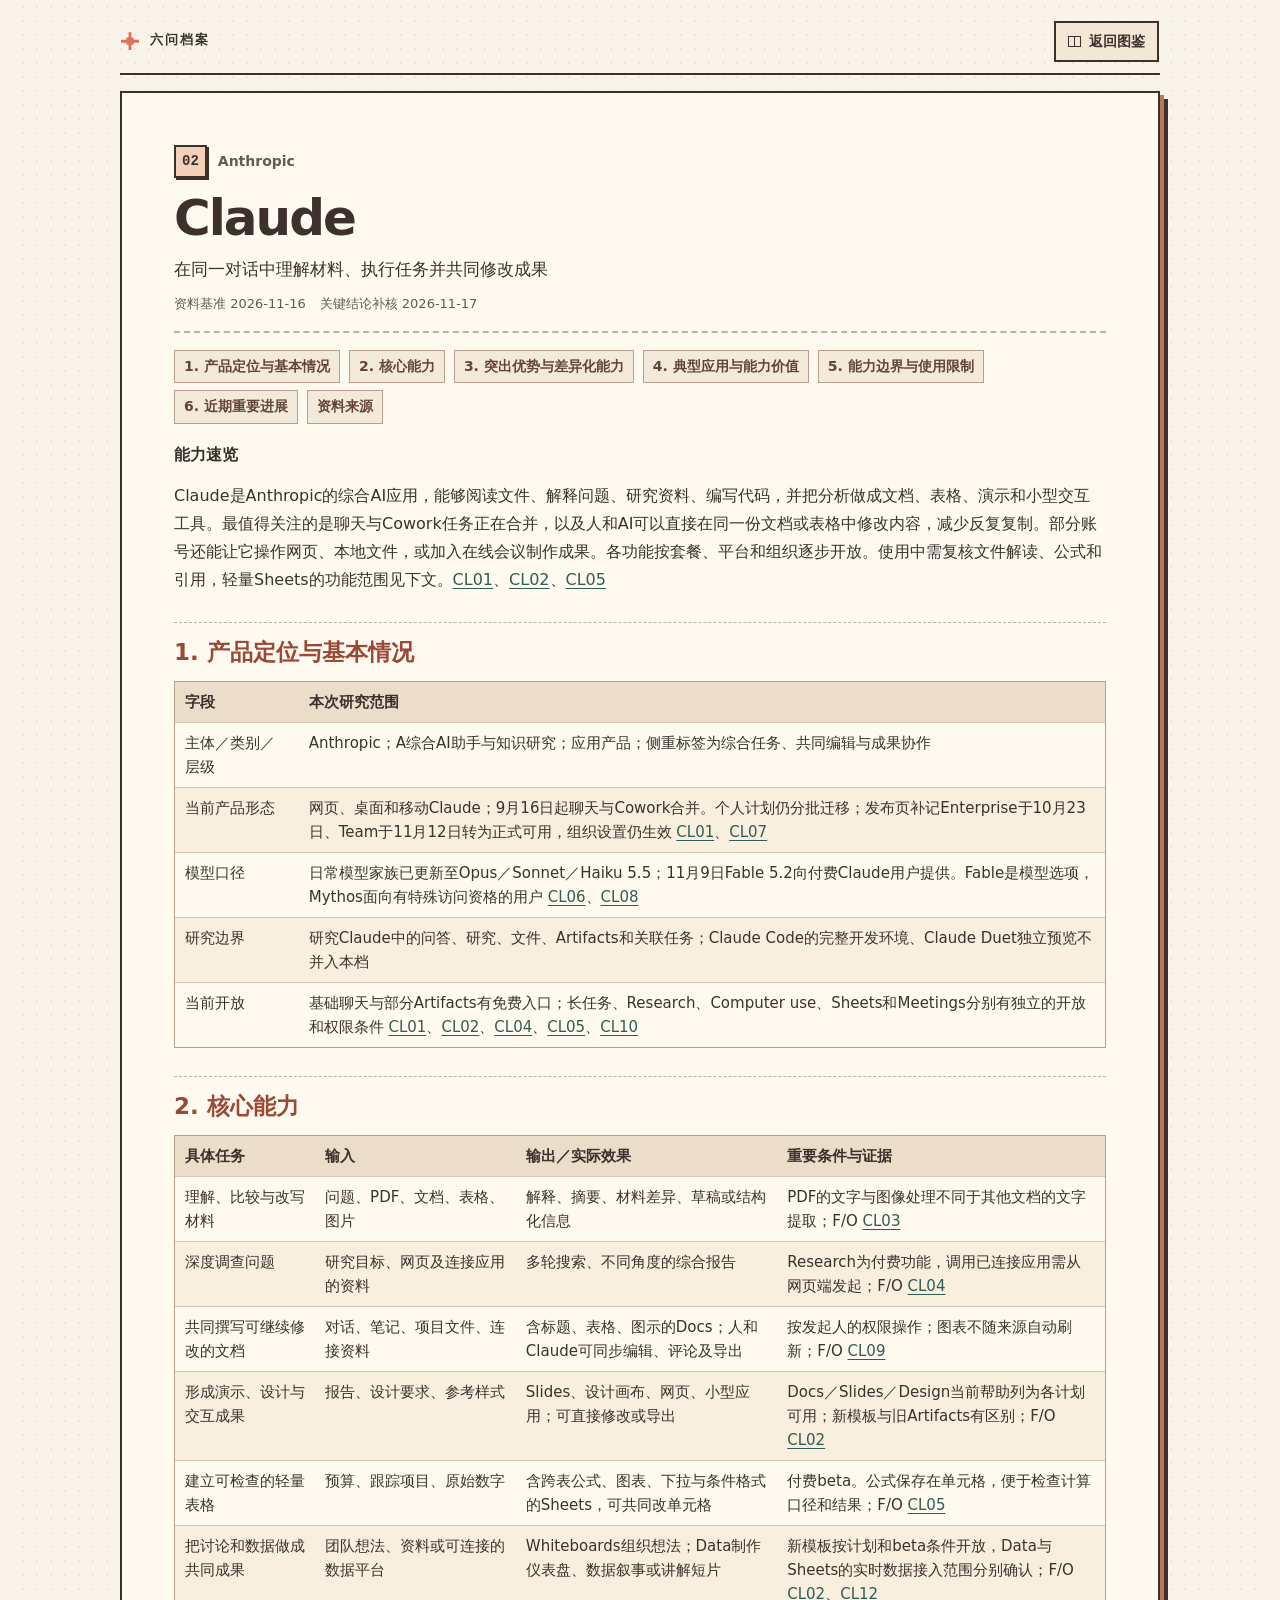
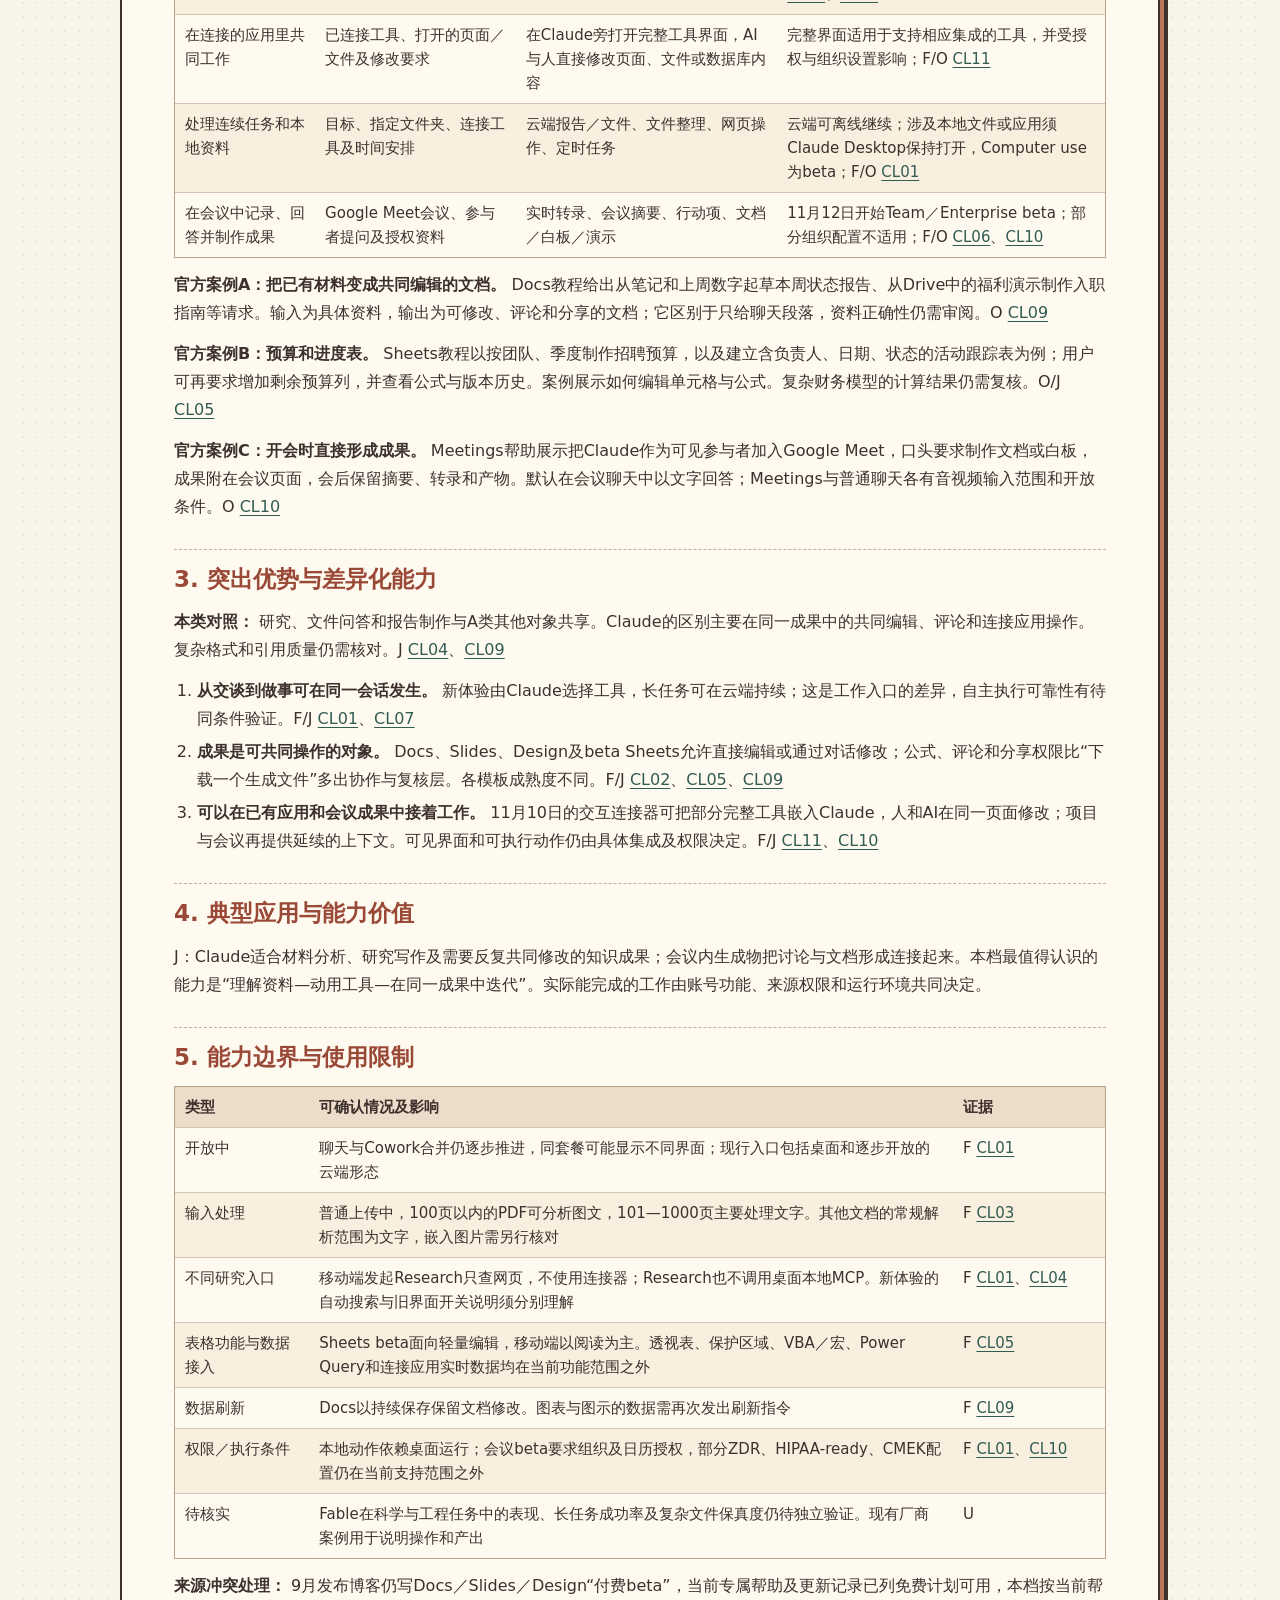
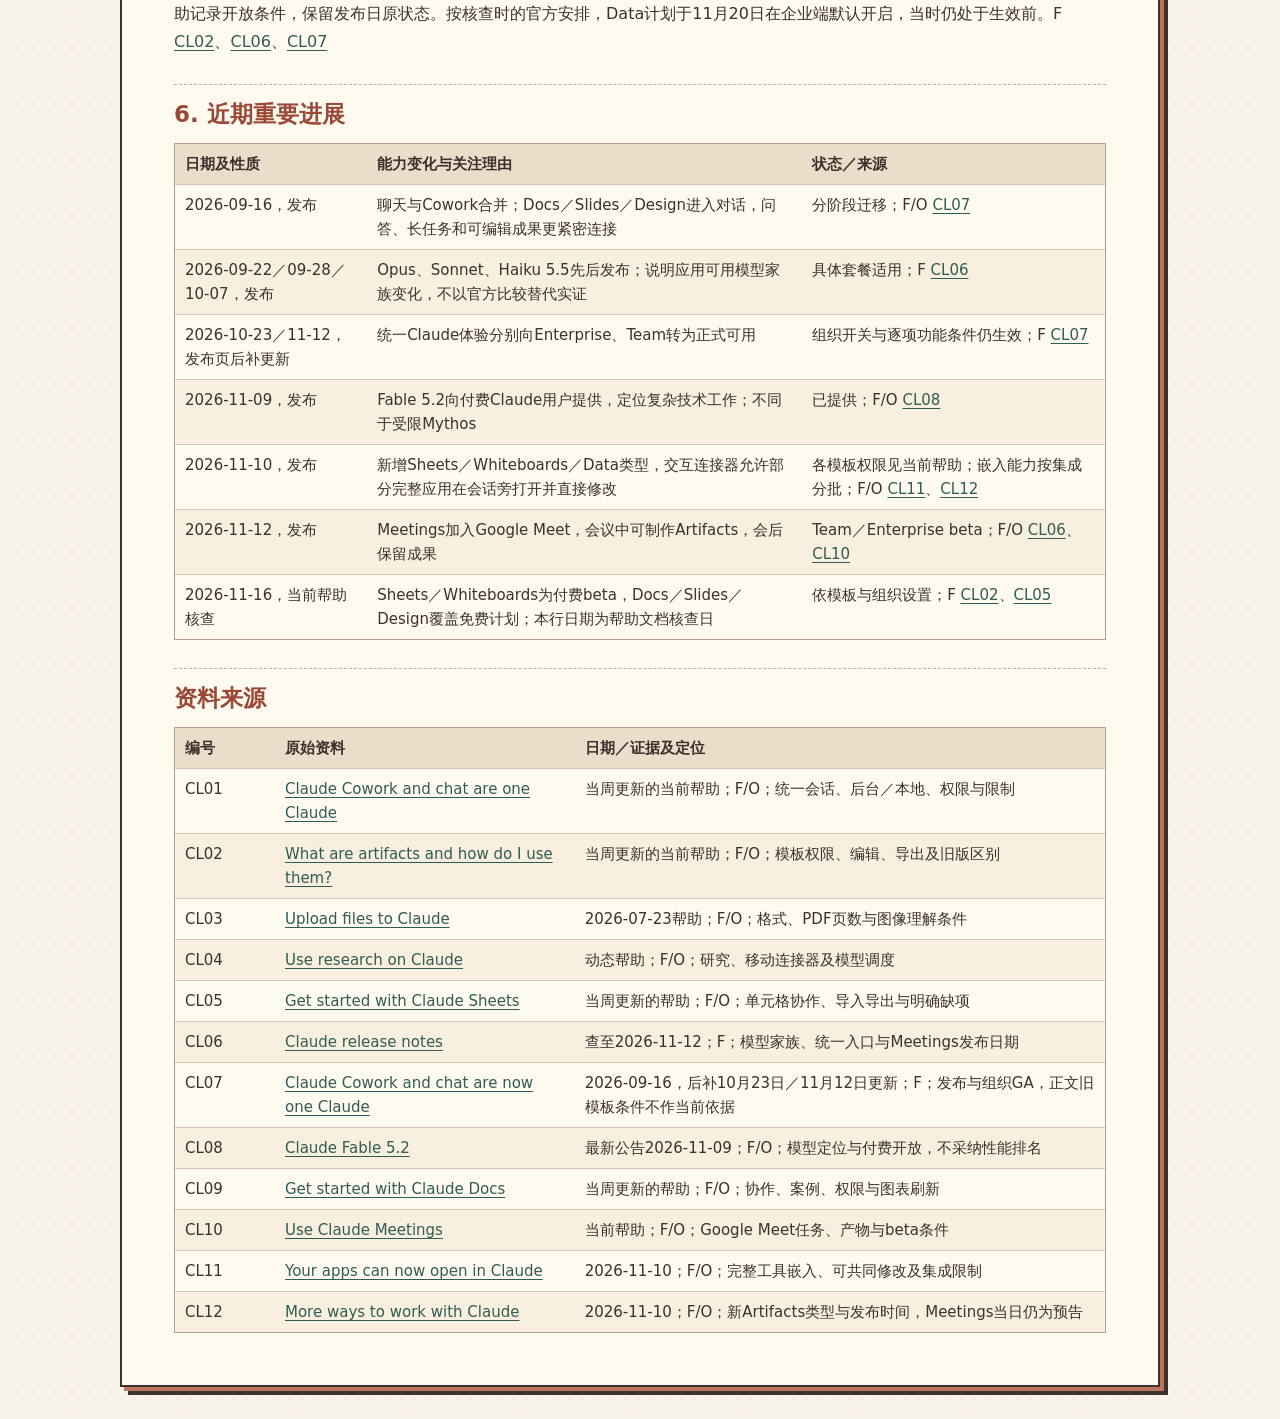
==== commit c140766c: "Reorder and refine all six-question dossiers" ====
--- a/dossiers/obj-02.html
+++ b/dossiers/obj-02.html
@@ -30,14 +30,14 @@
         <a href="#question-1">1. 产品定位与基本情况</a>
 <a href="#question-2">2. 核心能力</a>
 <a href="#question-3">3. 突出优势与差异化能力</a>
-<a href="#question-4">4. 能力边界与使用限制</a>
-<a href="#question-5">5. 近期重要进展</a>
-<a href="#question-6">6. 典型应用与能力价值</a>
+<a href="#question-4">4. 典型应用与能力价值</a>
+<a href="#question-5">5. 能力边界与使用限制</a>
+<a href="#question-6">6. 近期重要进展</a>
         <a href="#sources">资料来源</a>
       </nav>
       <div class="dossier-prose">
         <p><strong>能力速览</strong></p>
-<p>Claude是Anthropic的综合AI应用，能够阅读文件、解释问题、研究资料、编写代码，并把分析做成文档、表格、演示和小型交互工具。最值得关注的是聊天与Cowork任务正在合并，以及人和AI可以直接在同一份文档或表格中修改内容，减少反复复制。部分账号还能让它操作网页、本地文件，或加入在线会议制作成果。但这些能力分套餐、平台和组织逐步开放，不能从模型名称推导全部权限。文件理解、公式和引用仍可能出错，新的轻量表格也不等同于完整Excel。<a target="_blank" rel="noopener noreferrer" href="https://support.claude.com/en/articles/16761823-claude-cowork-and-chat-are-one-claude">CL01</a>、<a target="_blank" rel="noopener noreferrer" href="https://support.claude.com/en/articles/17153992-what-are-artifacts-and-how-do-i-use-them">CL02</a>、<a target="_blank" rel="noopener noreferrer" href="https://support.claude.com/en/articles/18324300-get-started-with-claude-sheets">CL05</a></p>
+<p>Claude是Anthropic的综合AI应用，能够阅读文件、解释问题、研究资料、编写代码，并把分析做成文档、表格、演示和小型交互工具。最值得关注的是聊天与Cowork任务正在合并，以及人和AI可以直接在同一份文档或表格中修改内容，减少反复复制。部分账号还能让它操作网页、本地文件，或加入在线会议制作成果。各功能按套餐、平台和组织逐步开放。使用中需复核文件解读、公式和引用，轻量Sheets的功能范围见下文。<a target="_blank" rel="noopener noreferrer" href="https://support.claude.com/en/articles/16761823-claude-cowork-and-chat-are-one-claude">CL01</a>、<a target="_blank" rel="noopener noreferrer" href="https://support.claude.com/en/articles/17153992-what-are-artifacts-and-how-do-i-use-them">CL02</a>、<a target="_blank" rel="noopener noreferrer" href="https://support.claude.com/en/articles/18324300-get-started-with-claude-sheets">CL05</a></p>
 <h2 id="question-1">1. 产品定位与基本情况</h2>
 <div class="dossier-table" role="region" aria-label="资料表" tabindex="0"><table>
 <thead>
@@ -57,7 +57,7 @@
 </tr>
 <tr>
 <td>模型口径</td>
-<td>日常模型家族已更新至Opus／Sonnet／Haiku 5.5；11月9日Fable 5.2向付费Claude用户提供。Fable不是应用版本；受限Mythos不能算普通账号能力 <a target="_blank" rel="noopener noreferrer" href="https://support.claude.com/en/articles/12138966-release-notes">CL06</a>、<a target="_blank" rel="noopener noreferrer" href="https://www.anthropic.com/claude/fable">CL08</a></td>
+<td>日常模型家族已更新至Opus／Sonnet／Haiku 5.5；11月9日Fable 5.2向付费Claude用户提供。Fable是模型选项，Mythos面向有特殊访问资格的用户 <a target="_blank" rel="noopener noreferrer" href="https://support.claude.com/en/articles/12138966-release-notes">CL06</a>、<a target="_blank" rel="noopener noreferrer" href="https://www.anthropic.com/claude/fable">CL08</a></td>
 </tr>
 <tr>
 <td>研究边界</td>
@@ -65,7 +65,7 @@
 </tr>
 <tr>
 <td>当前开放</td>
-<td>基础聊天与部分Artifacts有免费入口；长任务、Research、Computer use、Sheets和Meetings分别有额外条件，不能以“Claude已发布”概括 <a target="_blank" rel="noopener noreferrer" href="https://support.claude.com/en/articles/16761823-claude-cowork-and-chat-are-one-claude">CL01</a>、<a target="_blank" rel="noopener noreferrer" href="https://support.claude.com/en/articles/17153992-what-are-artifacts-and-how-do-i-use-them">CL02</a>、<a target="_blank" rel="noopener noreferrer" href="https://support.claude.com/en/articles/11088861-use-research-on-claude">CL04</a>、<a target="_blank" rel="noopener noreferrer" href="https://support.claude.com/en/articles/18324300-get-started-with-claude-sheets">CL05</a>、<a target="_blank" rel="noopener noreferrer" href="https://support.claude.com/en/articles/18325154-use-claude-meetings">CL10</a></td>
+<td>基础聊天与部分Artifacts有免费入口；长任务、Research、Computer use、Sheets和Meetings分别有独立的开放和权限条件 <a target="_blank" rel="noopener noreferrer" href="https://support.claude.com/en/articles/16761823-claude-cowork-and-chat-are-one-claude">CL01</a>、<a target="_blank" rel="noopener noreferrer" href="https://support.claude.com/en/articles/17153992-what-are-artifacts-and-how-do-i-use-them">CL02</a>、<a target="_blank" rel="noopener noreferrer" href="https://support.claude.com/en/articles/11088861-use-research-on-claude">CL04</a>、<a target="_blank" rel="noopener noreferrer" href="https://support.claude.com/en/articles/18324300-get-started-with-claude-sheets">CL05</a>、<a target="_blank" rel="noopener noreferrer" href="https://support.claude.com/en/articles/18325154-use-claude-meetings">CL10</a></td>
 </tr>
 </tbody>
 </table></div>
@@ -90,7 +90,7 @@
 <td>深度调查问题</td>
 <td>研究目标、网页及连接应用的资料</td>
 <td>多轮搜索、不同角度的综合报告</td>
-<td>Research为付费功能；移动端发起时不调用连接应用，不能与网页端等同；F/O <a target="_blank" rel="noopener noreferrer" href="https://support.claude.com/en/articles/11088861-use-research-on-claude">CL04</a></td>
+<td>Research为付费功能，调用已连接应用需从网页端发起；F/O <a target="_blank" rel="noopener noreferrer" href="https://support.claude.com/en/articles/11088861-use-research-on-claude">CL04</a></td>
 </tr>
 <tr>
 <td>共同撰写可继续修改的文档</td>
@@ -108,19 +108,19 @@
 <td>建立可检查的轻量表格</td>
 <td>预算、跟踪项目、原始数字</td>
 <td>含跨表公式、图表、下拉与条件格式的Sheets，可共同改单元格</td>
-<td>付费beta；公式留在单元格，不代表计算已正确；F/O <a target="_blank" rel="noopener noreferrer" href="https://support.claude.com/en/articles/18324300-get-started-with-claude-sheets">CL05</a></td>
+<td>付费beta。公式保存在单元格，便于检查计算口径和结果；F/O <a target="_blank" rel="noopener noreferrer" href="https://support.claude.com/en/articles/18324300-get-started-with-claude-sheets">CL05</a></td>
 </tr>
 <tr>
 <td>把讨论和数据做成共同成果</td>
 <td>团队想法、资料或可连接的数据平台</td>
 <td>Whiteboards组织想法；Data制作仪表盘、数据叙事或讲解短片</td>
-<td>新模板分计划及beta条件，Data不等于Sheets已可拉实时数据；F/O <a target="_blank" rel="noopener noreferrer" href="https://support.claude.com/en/articles/17153992-what-are-artifacts-and-how-do-i-use-them">CL02</a>、<a target="_blank" rel="noopener noreferrer" href="https://claude.com/resources/articles/more-ways-to-work-with-claude-sheets-whiteboards-and-interactive-connectors">CL12</a></td>
+<td>新模板按计划和beta条件开放，Data与Sheets的实时数据接入范围分别确认；F/O <a target="_blank" rel="noopener noreferrer" href="https://support.claude.com/en/articles/17153992-what-are-artifacts-and-how-do-i-use-them">CL02</a>、<a target="_blank" rel="noopener noreferrer" href="https://claude.com/resources/articles/more-ways-to-work-with-claude-sheets-whiteboards-and-interactive-connectors">CL12</a></td>
 </tr>
 <tr>
 <td>在连接的应用里共同工作</td>
 <td>已连接工具、打开的页面／文件及修改要求</td>
 <td>在Claude旁打开完整工具界面，AI与人直接修改页面、文件或数据库内容</td>
-<td>仅支持相应集成的工具，依授权和组织设置；不是所有连接器自动有完整界面；F/O <a target="_blank" rel="noopener noreferrer" href="https://claude.com/resources/articles/interactive-connectors-full-tool">CL11</a></td>
+<td>完整界面适用于支持相应集成的工具，并受授权与组织设置影响；F/O <a target="_blank" rel="noopener noreferrer" href="https://claude.com/resources/articles/interactive-connectors-full-tool">CL11</a></td>
 </tr>
 <tr>
 <td>处理连续任务和本地资料</td>
@@ -137,16 +137,18 @@
 </tbody>
 </table></div>
 <p><strong>官方案例A：把已有材料变成共同编辑的文档。</strong> Docs教程给出从笔记和上周数字起草本周状态报告、从Drive中的福利演示制作入职指南等请求。输入为具体资料，输出为可修改、评论和分享的文档；它区别于只给聊天段落，资料正确性仍需审阅。O <a target="_blank" rel="noopener noreferrer" href="https://support.claude.com/en/articles/16923645-get-started-with-claude-docs">CL09</a></p>
-<p><strong>官方案例B：预算和进度表。</strong> Sheets教程以按团队、季度制作招聘预算，以及建立含负责人、日期、状态的活动跟踪表为例；用户可再要求增加剩余预算列，并查看公式与版本历史。案例说明修改单位是单元格和公式，未证明复杂财务模型能自动正确。O/J <a target="_blank" rel="noopener noreferrer" href="https://support.claude.com/en/articles/18324300-get-started-with-claude-sheets">CL05</a></p>
-<p><strong>官方案例C：开会时直接形成成果。</strong> Meetings帮助展示把Claude作为可见参与者加入Google Meet，口头要求制作文档或白板，成果附在会议页面，会后保留摘要、转录和产物。默认在会议聊天中以文字回答；这是有条件的会议功能，不代表普通聊天已支持所有音视频输入。O <a target="_blank" rel="noopener noreferrer" href="https://support.claude.com/en/articles/18325154-use-claude-meetings">CL10</a></p>
+<p><strong>官方案例B：预算和进度表。</strong> Sheets教程以按团队、季度制作招聘预算，以及建立含负责人、日期、状态的活动跟踪表为例；用户可再要求增加剩余预算列，并查看公式与版本历史。案例展示如何编辑单元格与公式。复杂财务模型的计算结果仍需复核。O/J <a target="_blank" rel="noopener noreferrer" href="https://support.claude.com/en/articles/18324300-get-started-with-claude-sheets">CL05</a></p>
+<p><strong>官方案例C：开会时直接形成成果。</strong> Meetings帮助展示把Claude作为可见参与者加入Google Meet，口头要求制作文档或白板，成果附在会议页面，会后保留摘要、转录和产物。默认在会议聊天中以文字回答；Meetings与普通聊天各有音视频输入范围和开放条件。O <a target="_blank" rel="noopener noreferrer" href="https://support.claude.com/en/articles/18325154-use-claude-meetings">CL10</a></p>
 <h2 id="question-3">3. 突出优势与差异化能力</h2>
-<p><strong>本类对照：</strong> 研究、文件问答和报告制作与A类其他对象共享。本档重点观察同一成果中的共同编辑、评论和连接应用操作；不能把“具备Research”当作独立类别依据，也不能把共同编辑推断为复杂格式和引用必然正确。J <a target="_blank" rel="noopener noreferrer" href="https://support.claude.com/en/articles/11088861-use-research-on-claude">CL04</a>、<a target="_blank" rel="noopener noreferrer" href="https://support.claude.com/en/articles/16923645-get-started-with-claude-docs">CL09</a></p>
+<p><strong>本类对照：</strong> 研究、文件问答和报告制作与A类其他对象共享。Claude的区别主要在同一成果中的共同编辑、评论和连接应用操作。复杂格式和引用质量仍需核对。J <a target="_blank" rel="noopener noreferrer" href="https://support.claude.com/en/articles/11088861-use-research-on-claude">CL04</a>、<a target="_blank" rel="noopener noreferrer" href="https://support.claude.com/en/articles/16923645-get-started-with-claude-docs">CL09</a></p>
 <ol>
-<li><strong>从交谈到做事可在同一会话发生。</strong> 新体验由Claude选择工具，长任务可在云端持续；这是一种入口设计差异，不能据此判断自主执行可靠性更高。F/J <a target="_blank" rel="noopener noreferrer" href="https://support.claude.com/en/articles/16761823-claude-cowork-and-chat-are-one-claude">CL01</a>、<a target="_blank" rel="noopener noreferrer" href="https://claude.com/resources/articles/cowork-is-now-claude">CL07</a></li>
+<li><strong>从交谈到做事可在同一会话发生。</strong> 新体验由Claude选择工具，长任务可在云端持续；这是工作入口的差异，自主执行可靠性有待同条件验证。F/J <a target="_blank" rel="noopener noreferrer" href="https://support.claude.com/en/articles/16761823-claude-cowork-and-chat-are-one-claude">CL01</a>、<a target="_blank" rel="noopener noreferrer" href="https://claude.com/resources/articles/cowork-is-now-claude">CL07</a></li>
 <li><strong>成果是可共同操作的对象。</strong> Docs、Slides、Design及beta Sheets允许直接编辑或通过对话修改；公式、评论和分享权限比“下载一个生成文件”多出协作与复核层。各模板成熟度不同。F/J <a target="_blank" rel="noopener noreferrer" href="https://support.claude.com/en/articles/17153992-what-are-artifacts-and-how-do-i-use-them">CL02</a>、<a target="_blank" rel="noopener noreferrer" href="https://support.claude.com/en/articles/18324300-get-started-with-claude-sheets">CL05</a>、<a target="_blank" rel="noopener noreferrer" href="https://support.claude.com/en/articles/16923645-get-started-with-claude-docs">CL09</a></li>
 <li><strong>可以在已有应用和会议成果中接着工作。</strong> 11月10日的交互连接器可把部分完整工具嵌入Claude，人和AI在同一页面修改；项目与会议再提供延续的上下文。可见界面和可执行动作仍由具体集成及权限决定。F/J <a target="_blank" rel="noopener noreferrer" href="https://claude.com/resources/articles/interactive-connectors-full-tool">CL11</a>、<a target="_blank" rel="noopener noreferrer" href="https://support.claude.com/en/articles/18325154-use-claude-meetings">CL10</a></li>
 </ol>
-<h2 id="question-4">4. 能力边界与使用限制</h2>
+<h2 id="question-4">4. 典型应用与能力价值</h2>
+<p>J：Claude适合材料分析、研究写作及需要反复共同修改的知识成果；会议内生成物把讨论与文档形成连接起来。本档最值得认识的能力是“理解资料—动用工具—在同一成果中迭代”。实际能完成的工作由账号功能、来源权限和运行环境共同决定。</p>
+<h2 id="question-5">5. 能力边界与使用限制</h2>
 <div class="dossier-table" role="region" aria-label="资料表" tabindex="0"><table>
 <thead>
 <tr>
@@ -158,12 +160,12 @@
 <tbody>
 <tr>
 <td>开放中</td>
-<td>聊天与Cowork合并仍逐步推进，同套餐可能显示不同界面；旧资料“Cowork仅桌面”已不足以描述当前全部形态</td>
+<td>聊天与Cowork合并仍逐步推进，同套餐可能显示不同界面；现行入口包括桌面和逐步开放的云端形态</td>
 <td>F <a target="_blank" rel="noopener noreferrer" href="https://support.claude.com/en/articles/16761823-claude-cowork-and-chat-are-one-claude">CL01</a></td>
 </tr>
 <tr>
 <td>输入处理</td>
-<td>普通上传：不超过100页的PDF可分析图文，101—1000页主要处理文字；非PDF文档不会自动理解其中嵌入的图片</td>
+<td>普通上传中，100页以内的PDF可分析图文，101—1000页主要处理文字。其他文档的常规解析范围为文字，嵌入图片需另行核对</td>
 <td>F <a target="_blank" rel="noopener noreferrer" href="https://support.claude.com/en/articles/8241126-upload-files-to-claude">CL03</a></td>
 </tr>
 <tr>
@@ -172,29 +174,29 @@
 <td>F <a target="_blank" rel="noopener noreferrer" href="https://support.claude.com/en/articles/16761823-claude-cowork-and-chat-are-one-claude">CL01</a>、<a target="_blank" rel="noopener noreferrer" href="https://support.claude.com/en/articles/11088861-use-research-on-claude">CL04</a></td>
 </tr>
 <tr>
-<td>已有明确缺项</td>
-<td>Sheets beta尚无透视表、保护区域、VBA／宏、Power Query等完整Excel功能，移动端基本只读，也不能直接拉连接应用实时数据</td>
+<td>表格功能与数据接入</td>
+<td>Sheets beta面向轻量编辑，移动端以阅读为主。透视表、保护区域、VBA／宏、Power Query和连接应用实时数据均在当前功能范围之外</td>
 <td>F <a target="_blank" rel="noopener noreferrer" href="https://support.claude.com/en/articles/18324300-get-started-with-claude-sheets">CL05</a></td>
 </tr>
 <tr>
 <td>数据刷新</td>
-<td>Docs中的图表与图示不会随来源自动更新；需要再次要求刷新。持续保存不等于持续同步</td>
+<td>Docs以持续保存保留文档修改。图表与图示的数据需再次发出刷新指令</td>
 <td>F <a target="_blank" rel="noopener noreferrer" href="https://support.claude.com/en/articles/16923645-get-started-with-claude-docs">CL09</a></td>
 </tr>
 <tr>
 <td>权限／执行条件</td>
-<td>本地动作依赖桌面运行；会议beta要求组织及日历授权，部分ZDR、HIPAA-ready、CMEK配置暂不适用</td>
+<td>本地动作依赖桌面运行；会议beta要求组织及日历授权，部分ZDR、HIPAA-ready、CMEK配置仍在当前支持范围之外</td>
 <td>F <a target="_blank" rel="noopener noreferrer" href="https://support.claude.com/en/articles/16761823-claude-cowork-and-chat-are-one-claude">CL01</a>、<a target="_blank" rel="noopener noreferrer" href="https://support.claude.com/en/articles/18325154-use-claude-meetings">CL10</a></td>
 </tr>
 <tr>
 <td>待核实</td>
-<td>Fable的科学与工程宣传、长任务成功率、复杂文件保真度未作独立验证；本轮不把厂商案例转成普遍性能结论</td>
+<td>Fable在科学与工程任务中的表现、长任务成功率及复杂文件保真度仍待独立验证。现有厂商案例用于说明操作和产出</td>
 <td>U</td>
 </tr>
 </tbody>
 </table></div>
-<p><strong>来源冲突处理：</strong> 9月发布博客仍写Docs／Slides／Design“付费beta”，当前专属帮助及更新记录已列免费计划可用，本档按当前帮助记录开放条件，保留发布日原状态。Data的企业默认开启日期是11月20日，晚于核查日，不能写成已默认开启。F <a target="_blank" rel="noopener noreferrer" href="https://support.claude.com/en/articles/17153992-what-are-artifacts-and-how-do-i-use-them">CL02</a>、<a target="_blank" rel="noopener noreferrer" href="https://support.claude.com/en/articles/12138966-release-notes">CL06</a>、<a target="_blank" rel="noopener noreferrer" href="https://claude.com/resources/articles/cowork-is-now-claude">CL07</a></p>
-<h2 id="question-5">5. 近期重要进展</h2>
+<p><strong>来源冲突处理：</strong> 9月发布博客仍写Docs／Slides／Design“付费beta”，当前专属帮助及更新记录已列免费计划可用，本档按当前帮助记录开放条件，保留发布日原状态。按核查时的官方安排，Data计划于11月20日在企业端默认开启，当时仍处于生效前。F <a target="_blank" rel="noopener noreferrer" href="https://support.claude.com/en/articles/17153992-what-are-artifacts-and-how-do-i-use-them">CL02</a>、<a target="_blank" rel="noopener noreferrer" href="https://support.claude.com/en/articles/12138966-release-notes">CL06</a>、<a target="_blank" rel="noopener noreferrer" href="https://claude.com/resources/articles/cowork-is-now-claude">CL07</a></p>
+<h2 id="question-6">6. 近期重要进展</h2>
 <div class="dossier-table" role="region" aria-label="资料表" tabindex="0"><table>
 <thead>
 <tr>
@@ -236,13 +238,11 @@
 </tr>
 <tr>
 <td>2026-11-16，当前帮助核查</td>
-<td>Sheets／Whiteboards为付费beta，Docs／Slides／Design覆盖免费计划；不把文档核查日当首发日</td>
+<td>Sheets／Whiteboards为付费beta，Docs／Slides／Design覆盖免费计划；本行日期为帮助文档核查日</td>
 <td>依模板与组织设置；F <a target="_blank" rel="noopener noreferrer" href="https://support.claude.com/en/articles/17153992-what-are-artifacts-and-how-do-i-use-them">CL02</a>、<a target="_blank" rel="noopener noreferrer" href="https://support.claude.com/en/articles/18324300-get-started-with-claude-sheets">CL05</a></td>
 </tr>
 </tbody>
 </table></div>
-<h2 id="question-6">6. 典型应用与能力价值</h2>
-<p>J：Claude适合材料分析、研究写作及需要反复共同修改的知识成果；会议内生成物把讨论与文档形成连接起来。本档最值得认识的能力是“理解资料—动用工具—在同一成果中迭代”。实际可达范围由账号、来源权限和运行环境共同决定，不能用“最强模型”概括产品效果。</p>
 <h2 id="sources">资料来源</h2>
 <div class="dossier-table" role="region" aria-label="资料表" tabindex="0"><table>
 <thead>
--- a/styles.css
+++ b/styles.css
@@ -290,7 +290,7 @@
   letter-spacing: .11em;
 }
 .chapter-kicker .tag { letter-spacing: 0; }
-.chapter-head h2 {
+.chapter-head :is(h1, h2) {
   font-size: clamp(1.5625rem, 2.3vw, 2.1875rem);
   letter-spacing: -.05em;
   line-height: 1.35;
@@ -350,6 +350,19 @@
 .entry-name { font-size: .9375rem; font-weight: 750; overflow-wrap: anywhere; }
 .entry-state { color: var(--muted); margin-left: auto; font-size: .75rem; white-space: nowrap; }
 .chapter-tab[aria-current="page"] .entry-state { color: #834231; font-weight: 800; }
+
+.chapter-directory { margin-top: 6px; }
+.chapter-directory .chapter-index-label h2 { font-size: 1.25rem; }
+.chapter-directory .chapter-list { gap: 11px; }
+.chapter-directory .chapter-tab {
+  min-height: 76px;
+  align-items: flex-start;
+  padding: 12px;
+}
+.chapter-directory .entry-id { padding-top: 4px; }
+.directory-entry { min-width: 0; }
+.directory-entry .entry-name { display: block; font-size: 1.0625rem; }
+.directory-description { display: block; margin-top: 3px; font-size: .875rem; line-height: 1.57; }
 
 .profile-head { border-bottom: 2px dashed var(--rule); padding-bottom: 13px; }
 .profile-meta { display: flex; flex-wrap: wrap; align-items: center; gap: 8px 11px; }
@@ -639,6 +652,7 @@
   .chapter-head p { margin-top: 6px; }
   .chapter-art { height: 93px; margin-top: 12px; }
   .chapter-art .sprite { --pixel-size: 8px; }
+  .directory-cover .chapter-art { display: none; }
   .chapter-index { margin-top: 15px; }
   .chapter-tab { min-height: 42px; padding: 6px 8px; gap: 7px; }
   .example-steps { display: grid; }
